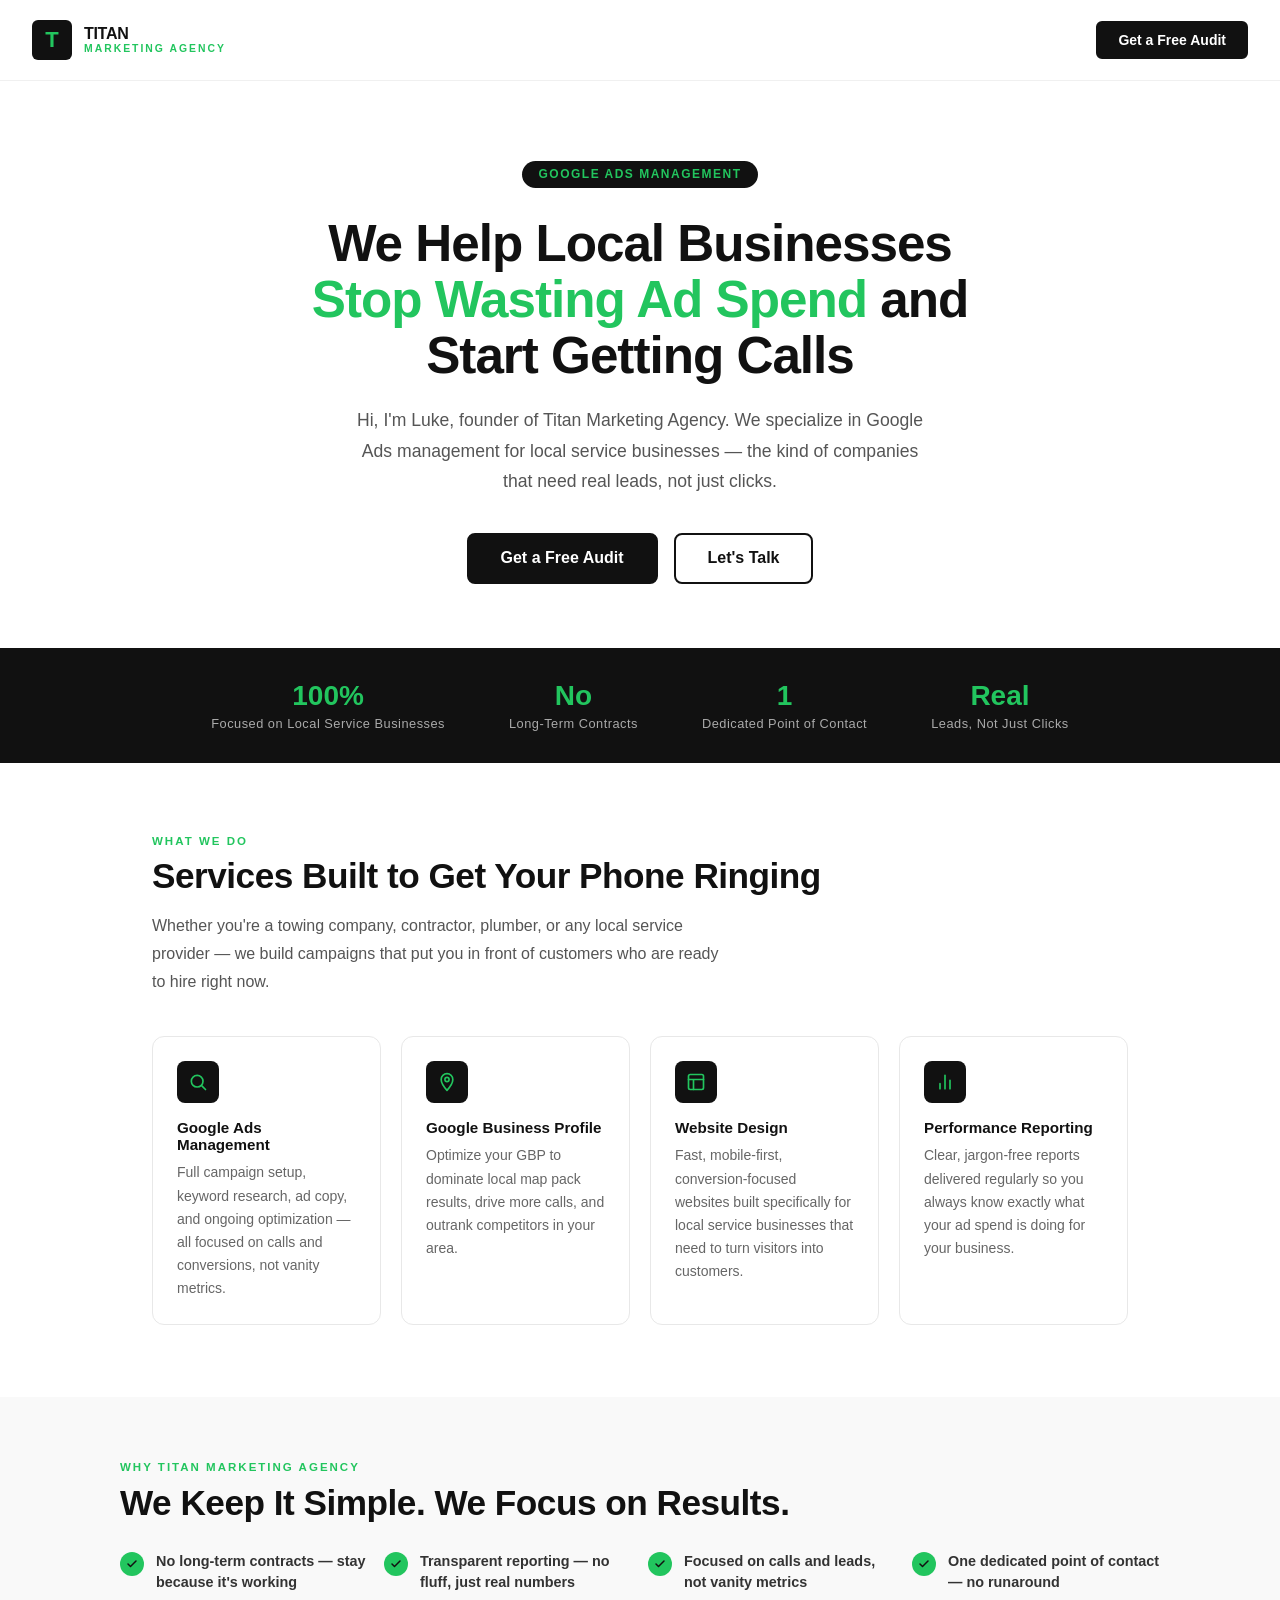
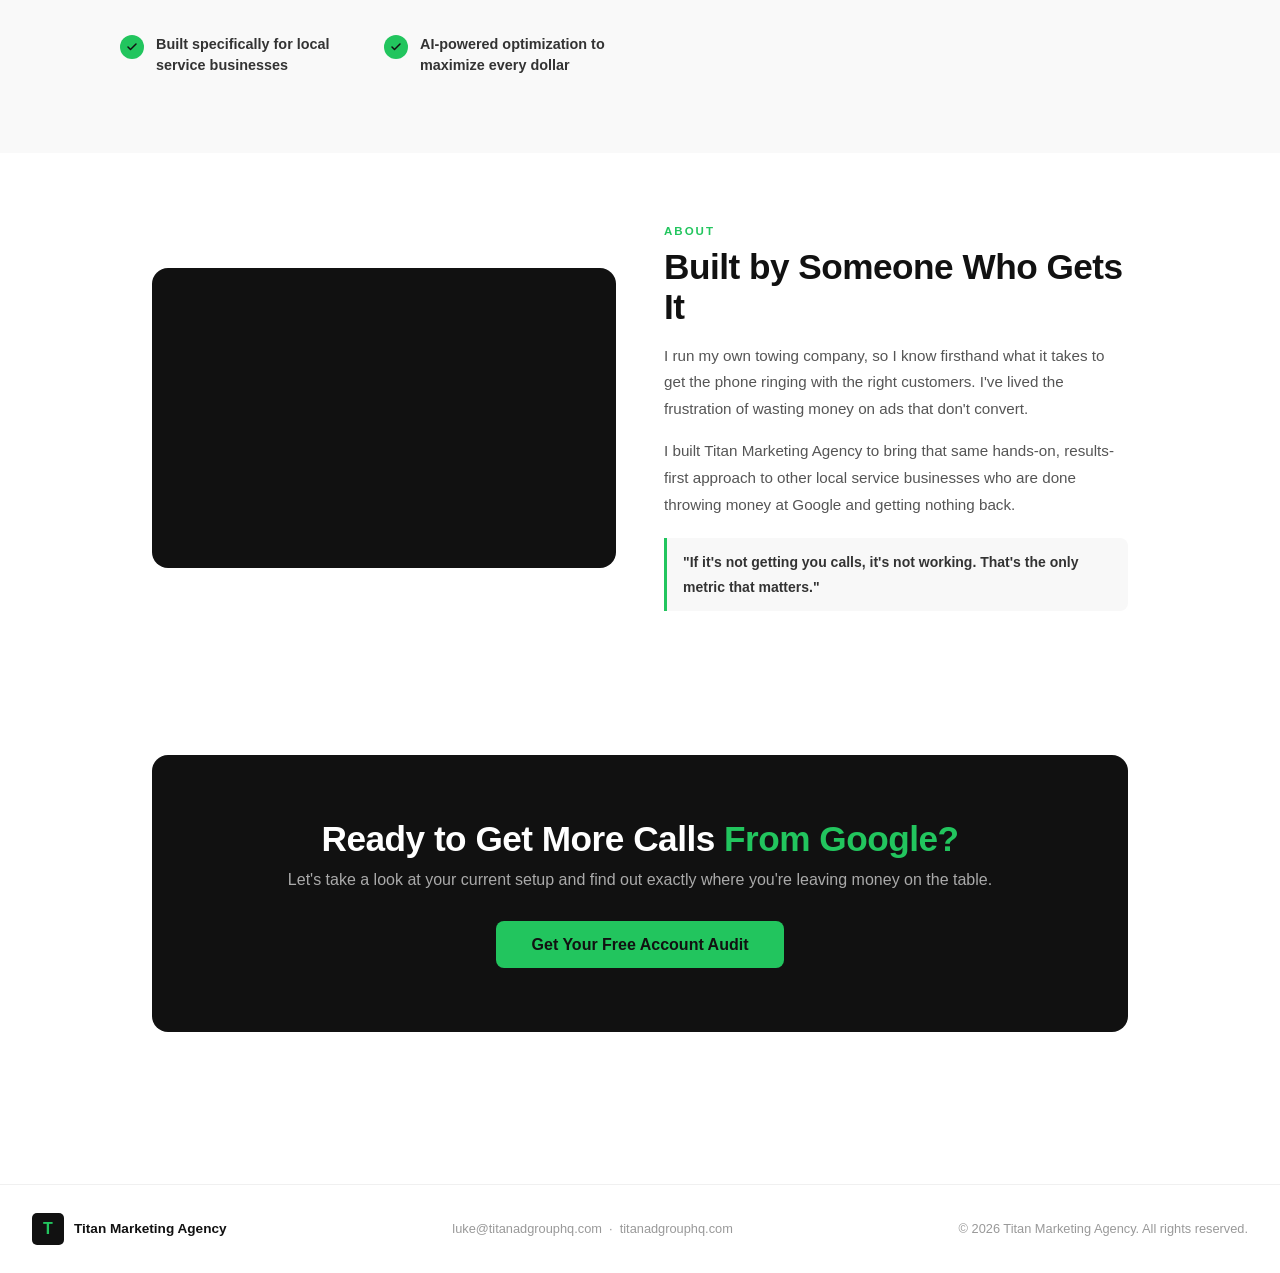
==== index.html @ a83d6c97 "Rename titanmarketingagency.html to index.html" ====
<!DOCTYPE html>
<html lang="en">
<head>
<meta charset="UTF-8">
<meta name="viewport" content="width=device-width, initial-scale=1.0">
<title>Titan Marketing Agency | Google Ads for Local Service Businesses</title>
<style>
  * { margin: 0; padding: 0; box-sizing: border-box; }
  body { font-family: 'Arial', sans-serif; color: #111; background: #fff; }
  a { color: inherit; text-decoration: none; }

  /* NAV */
  nav {
    display: flex; justify-content: space-between; align-items: center;
    padding: 1.25rem 2rem; border-bottom: 1px solid #f0f0f0;
    position: sticky; top: 0; background: #fff; z-index: 100;
  }
  .logo { display: flex; align-items: center; gap: 12px; }
  .logo-icon {
    width: 40px; height: 40px; background: #111; border-radius: 6px;
    display: flex; align-items: center; justify-content: center;
    font-size: 22px; font-weight: 900; color: #22C55E; font-family: 'Arial Black', sans-serif;
  }
  .logo-text { display: flex; flex-direction: column; line-height: 1.1; }
  .logo-name { font-size: 1rem; font-weight: 900; color: #111; font-family: 'Arial Black', sans-serif; letter-spacing: -0.3px; }
  .logo-sub { font-size: 0.65rem; font-weight: 700; color: #22C55E; letter-spacing: 2px; text-transform: uppercase; }
  .nav-cta {
    background: #111; color: #fff; padding: 0.55rem 1.25rem;
    border-radius: 6px; font-size: 0.875rem; font-weight: 700;
    transition: background 0.2s; border: 2px solid #111;
  }
  .nav-cta:hover { background: #22C55E; border-color: #22C55E; color: #111; }

  /* HERO */
  .hero {
    max-width: 800px; margin: 0 auto;
    padding: 5rem 2rem 4rem; text-align: center;
  }
  .hero-badge {
    display: inline-block; background: #111; color: #22C55E;
    font-size: 0.75rem; font-weight: 700; letter-spacing: 1.5px;
    padding: 0.4rem 1rem; border-radius: 100px;
    margin-bottom: 1.75rem; text-transform: uppercase;
  }
  .hero h1 {
    font-size: clamp(2rem, 5vw, 3.2rem); font-weight: 900;
    line-height: 1.1; letter-spacing: -1px; color: #111;
    margin-bottom: 1.25rem; font-family: 'Arial Black', sans-serif;
  }
  .hero h1 span { color: #22C55E; }
  .hero p {
    font-size: 1.1rem; color: #555; line-height: 1.75;
    max-width: 580px; margin: 0 auto 2.25rem;
  }
  .hero-btns { display: flex; gap: 1rem; justify-content: center; flex-wrap: wrap; }
  .btn-primary {
    background: #111; color: #fff; padding: 0.9rem 2rem;
    border-radius: 8px; font-weight: 700; font-size: 1rem;
    border: 2px solid #111; transition: all 0.2s;
  }
  .btn-primary:hover { background: #22C55E; border-color: #22C55E; color: #111; }
  .btn-secondary {
    background: transparent; color: #111; padding: 0.9rem 2rem;
    border-radius: 8px; font-weight: 700; font-size: 1rem;
    border: 2px solid #111; transition: all 0.2s;
  }
  .btn-secondary:hover { background: #111; color: #fff; }

  /* STATS BAR */
  .stats-bar {
    background: #111; padding: 2rem;
    display: flex; justify-content: center; gap: 4rem; flex-wrap: wrap;
  }
  .stat { text-align: center; }
  .stat-num { font-size: 1.75rem; font-weight: 900; color: #22C55E; font-family: 'Arial Black', sans-serif; }
  .stat-label { font-size: 0.8rem; color: #aaa; margin-top: 0.25rem; letter-spacing: 0.5px; }

  /* SECTIONS */
  .section { padding: 4.5rem 2rem; max-width: 1040px; margin: 0 auto; }
  .section-label {
    font-size: 0.72rem; font-weight: 700; letter-spacing: 2px;
    color: #22C55E; text-transform: uppercase; margin-bottom: 0.6rem;
  }
  .section h2 {
    font-size: clamp(1.6rem, 3vw, 2.2rem); font-weight: 900;
    color: #111; letter-spacing: -0.5px; margin-bottom: 1rem;
    font-family: 'Arial Black', sans-serif;
  }
  .section > p {
    font-size: 1rem; color: #555; line-height: 1.75;
    max-width: 580px; margin-bottom: 2.5rem;
  }

  /* SERVICES */
  .services-grid {
    display: grid; grid-template-columns: repeat(auto-fit, minmax(220px, 1fr));
    gap: 1.25rem;
  }
  .service-card {
    border: 1.5px solid #e8e8e8; border-radius: 12px;
    padding: 1.5rem; transition: all 0.2s;
  }
  .service-card:hover { border-color: #22C55E; }
  .service-icon {
    width: 42px; height: 42px; background: #111;
    border-radius: 8px; display: flex; align-items: center;
    justify-content: center; margin-bottom: 1rem;
  }
  .service-icon svg { width: 20px; height: 20px; stroke: #22C55E; fill: none; stroke-width: 2; stroke-linecap: round; stroke-linejoin: round; }
  .service-card h3 { font-size: 0.95rem; font-weight: 700; color: #111; margin-bottom: 0.5rem; }
  .service-card p { font-size: 0.875rem; color: #666; line-height: 1.65; }

  /* WHY */
  .why-grid {
    display: grid; grid-template-columns: repeat(auto-fit, minmax(220px, 1fr));
    gap: 1rem;
  }
  .why-item { display: flex; gap: 0.75rem; align-items: flex-start; padding: 0.75rem 0; }
  .why-check {
    width: 24px; height: 24px; background: #22C55E; border-radius: 50%;
    display: flex; align-items: center; justify-content: center; flex-shrink: 0; margin-top: 1px;
  }
  .why-check svg { width: 12px; height: 12px; stroke: #111; fill: none; stroke-width: 3; stroke-linecap: round; stroke-linejoin: round; }
  .why-item p { font-size: 0.9rem; color: #333; font-weight: 600; line-height: 1.5; }

  /* ABOUT */
  .about-wrap {
    display: grid; grid-template-columns: 1fr 1fr; gap: 3rem; align-items: center;
  }
  .about-img {
    background: #111; border-radius: 16px; height: 300px;
    display: flex; align-items: center; justify-content: center;
    flex-direction: column; gap: 0.5rem;
  }
  .about-avatar {
    width: 80px; height: 80px; background: #22C55E; border-radius: 50%;
    display: flex; align-items: center; justify-content: center;
    font-size: 2rem; font-weight: 900; color: #111; font-family: 'Arial Black', sans-serif;
  }
  .about-img p { color: #aaa; font-size: 0.85rem; }
  .about-content h2 { margin-bottom: 1rem; }
  .about-content p { font-size: 0.95rem; color: #555; line-height: 1.75; margin-bottom: 1rem; }
  .about-highlight {
    display: flex; align-items: center; gap: 0.75rem;
    background: #f8f8f8; border-left: 3px solid #22C55E;
    padding: 0.75rem 1rem; border-radius: 0 8px 8px 0; margin-top: 1.25rem;
  }
  .about-highlight p { font-size: 0.875rem; color: #333; font-weight: 600; margin: 0; }

  /* CTA */
  .cta-section {
    background: #111; border-radius: 16px;
    padding: 4rem 2rem; text-align: center;
    max-width: 1040px; margin: 0 auto 5rem;
  }
  .cta-section h2 {
    font-size: clamp(1.6rem, 3vw, 2.2rem); font-weight: 900;
    color: #fff; margin-bottom: 0.75rem;
    font-family: 'Arial Black', sans-serif;
  }
  .cta-section h2 span { color: #22C55E; }
  .cta-section p { color: #aaa; font-size: 1rem; margin-bottom: 2rem; }
  .cta-btn {
    display: inline-block; background: #22C55E; color: #111;
    padding: 0.9rem 2.25rem; border-radius: 8px; font-weight: 700;
    font-size: 1rem; transition: all 0.2s;
  }
  .cta-btn:hover { background: #16a34a; color: #fff; }

  /* FOOTER */
  footer {
    border-top: 1px solid #f0f0f0; padding: 1.75rem 2rem;
    display: flex; justify-content: space-between; align-items: center;
    flex-wrap: wrap; gap: 1rem;
  }
  .footer-logo { display: flex; align-items: center; gap: 10px; }
  .footer-icon {
    width: 32px; height: 32px; background: #111; border-radius: 5px;
    display: flex; align-items: center; justify-content: center;
    font-size: 16px; font-weight: 900; color: #22C55E; font-family: 'Arial Black', sans-serif;
  }
  .footer-name { font-size: 0.85rem; font-weight: 700; color: #111; }
  footer p { font-size: 0.8rem; color: #999; }

  @media (max-width: 700px) {
    .about-wrap { grid-template-columns: 1fr; }
    .about-img { height: 200px; }
    .stats-bar { gap: 2rem; }
    nav { padding: 1rem; }
    footer { justify-content: center; text-align: center; }
  }
</style>
</head>
<body>

<!-- NAV -->
<nav>
  <div class="logo">
    <div class="logo-icon">T</div>
    <div class="logo-text">
      <span class="logo-name">TITAN</span>
      <span class="logo-sub">Marketing Agency</span>
    </div>
  </div>
  <a href="mailto:luke@titanadgrouphq.com" class="nav-cta">Get a Free Audit</a>
</nav>

<!-- HERO -->
<section class="hero">
  <div class="hero-badge">Google Ads Management</div>
  <h1>We Help Local Businesses <span>Stop Wasting Ad Spend</span> and Start Getting Calls</h1>
  <p>Hi, I'm Luke, founder of Titan Marketing Agency. We specialize in Google Ads management for local service businesses — the kind of companies that need real leads, not just clicks.</p>
  <div class="hero-btns">
    <a href="mailto:luke@titanadgrouphq.com" class="btn-primary">Get a Free Audit</a>
    <a href="mailto:luke@titanadgrouphq.com" class="btn-secondary">Let's Talk</a>
  </div>
</section>

<!-- STATS BAR -->
<div class="stats-bar">
  <div class="stat">
    <div class="stat-num">100%</div>
    <div class="stat-label">Focused on Local Service Businesses</div>
  </div>
  <div class="stat">
    <div class="stat-num">No</div>
    <div class="stat-label">Long-Term Contracts</div>
  </div>
  <div class="stat">
    <div class="stat-num">1</div>
    <div class="stat-label">Dedicated Point of Contact</div>
  </div>
  <div class="stat">
    <div class="stat-num">Real</div>
    <div class="stat-label">Leads, Not Just Clicks</div>
  </div>
</div>

<!-- SERVICES -->
<section class="section">
  <div class="section-label">What We Do</div>
  <h2>Services Built to Get Your Phone Ringing</h2>
  <p>Whether you're a towing company, contractor, plumber, or any local service provider — we build campaigns that put you in front of customers who are ready to hire right now.</p>
  <div class="services-grid">
    <div class="service-card">
      <div class="service-icon">
        <svg viewBox="0 0 24 24"><circle cx="11" cy="11" r="7"/><path d="M21 21l-4.35-4.35"/></svg>
      </div>
      <h3>Google Ads Management</h3>
      <p>Full campaign setup, keyword research, ad copy, and ongoing optimization — all focused on calls and conversions, not vanity metrics.</p>
    </div>
    <div class="service-card">
      <div class="service-icon">
        <svg viewBox="0 0 24 24"><path d="M12 2C8.13 2 5 5.13 5 9c0 5.25 7 13 7 13s7-7.75 7-13c0-3.87-3.13-7-7-7z"/><circle cx="12" cy="9" r="2.5"/></svg>
      </div>
      <h3>Google Business Profile</h3>
      <p>Optimize your GBP to dominate local map pack results, drive more calls, and outrank competitors in your area.</p>
    </div>
    <div class="service-card">
      <div class="service-icon">
        <svg viewBox="0 0 24 24"><rect x="3" y="3" width="18" height="18" rx="2"/><path d="M3 9h18M9 21V9"/></svg>
      </div>
      <h3>Website Design</h3>
      <p>Fast, mobile-first, conversion-focused websites built specifically for local service businesses that need to turn visitors into customers.</p>
    </div>
    <div class="service-card">
      <div class="service-icon">
        <svg viewBox="0 0 24 24"><path d="M18 20V10M12 20V4M6 20v-6"/></svg>
      </div>
      <h3>Performance Reporting</h3>
      <p>Clear, jargon-free reports delivered regularly so you always know exactly what your ad spend is doing for your business.</p>
    </div>
  </div>
</section>

<!-- WHY US -->
<section class="section" style="background: #f9f9f9; max-width: 100%; padding: 4rem 2rem;">
  <div style="max-width: 1040px; margin: 0 auto;">
    <div class="section-label">Why Titan Marketing Agency</div>
    <h2>We Keep It Simple. We Focus on Results.</h2>
    <div class="why-grid">
      <div class="why-item">
        <div class="why-check"><svg viewBox="0 0 24 24"><polyline points="20 6 9 17 4 12"/></svg></div>
        <p>No long-term contracts — stay because it's working</p>
      </div>
      <div class="why-item">
        <div class="why-check"><svg viewBox="0 0 24 24"><polyline points="20 6 9 17 4 12"/></svg></div>
        <p>Transparent reporting — no fluff, just real numbers</p>
      </div>
      <div class="why-item">
        <div class="why-check"><svg viewBox="0 0 24 24"><polyline points="20 6 9 17 4 12"/></svg></div>
        <p>Focused on calls and leads, not vanity metrics</p>
      </div>
      <div class="why-item">
        <div class="why-check"><svg viewBox="0 0 24 24"><polyline points="20 6 9 17 4 12"/></svg></div>
        <p>One dedicated point of contact — no runaround</p>
      </div>
      <div class="why-item">
        <div class="why-check"><svg viewBox="0 0 24 24"><polyline points="20 6 9 17 4 12"/></svg></div>
        <p>Built specifically for local service businesses</p>
      </div>
      <div class="why-item">
        <div class="why-check"><svg viewBox="0 0 24 24"><polyline points="20 6 9 17 4 12"/></svg></div>
        <p>AI-powered optimization to maximize every dollar</p>
      </div>
    </div>
  </div>
</section>

<!-- ABOUT -->
<section class="section">
  <div class="about-wrap">
    <div class="about-img">
    </div>
    <div class="about-content">
      <div class="section-label">About</div>
      <h2>Built by Someone Who Gets It</h2>
      <p>I run my own towing company, so I know firsthand what it takes to get the phone ringing with the right customers. I've lived the frustration of wasting money on ads that don't convert.</p>
      <p>I built Titan Marketing Agency to bring that same hands-on, results-first approach to other local service businesses who are done throwing money at Google and getting nothing back.</p>
      <div class="about-highlight">
        <p>"If it's not getting you calls, it's not working. That's the only metric that matters."</p>
      </div>
    </div>
  </div>
</section>

<!-- CTA -->
<section class="section">
  <div class="cta-section">
    <h2>Ready to Get More Calls <span>From Google?</span></h2>
    <p>Let's take a look at your current setup and find out exactly where you're leaving money on the table.</p>
    <a href="mailto:luke@titanadgrouphq.com" class="cta-btn">Get Your Free Account Audit</a>
  </div>
</section>

<!-- FOOTER -->
<footer>
  <div class="footer-logo">
    <div class="footer-icon">T</div>
    <span class="footer-name">Titan Marketing Agency</span>
  </div>
  <p>luke@titanadgrouphq.com &nbsp;·&nbsp; titanadgrouphq.com</p>
  <p>&copy; 2026 Titan Marketing Agency. All rights reserved.</p>
</footer>

</body>
</html>
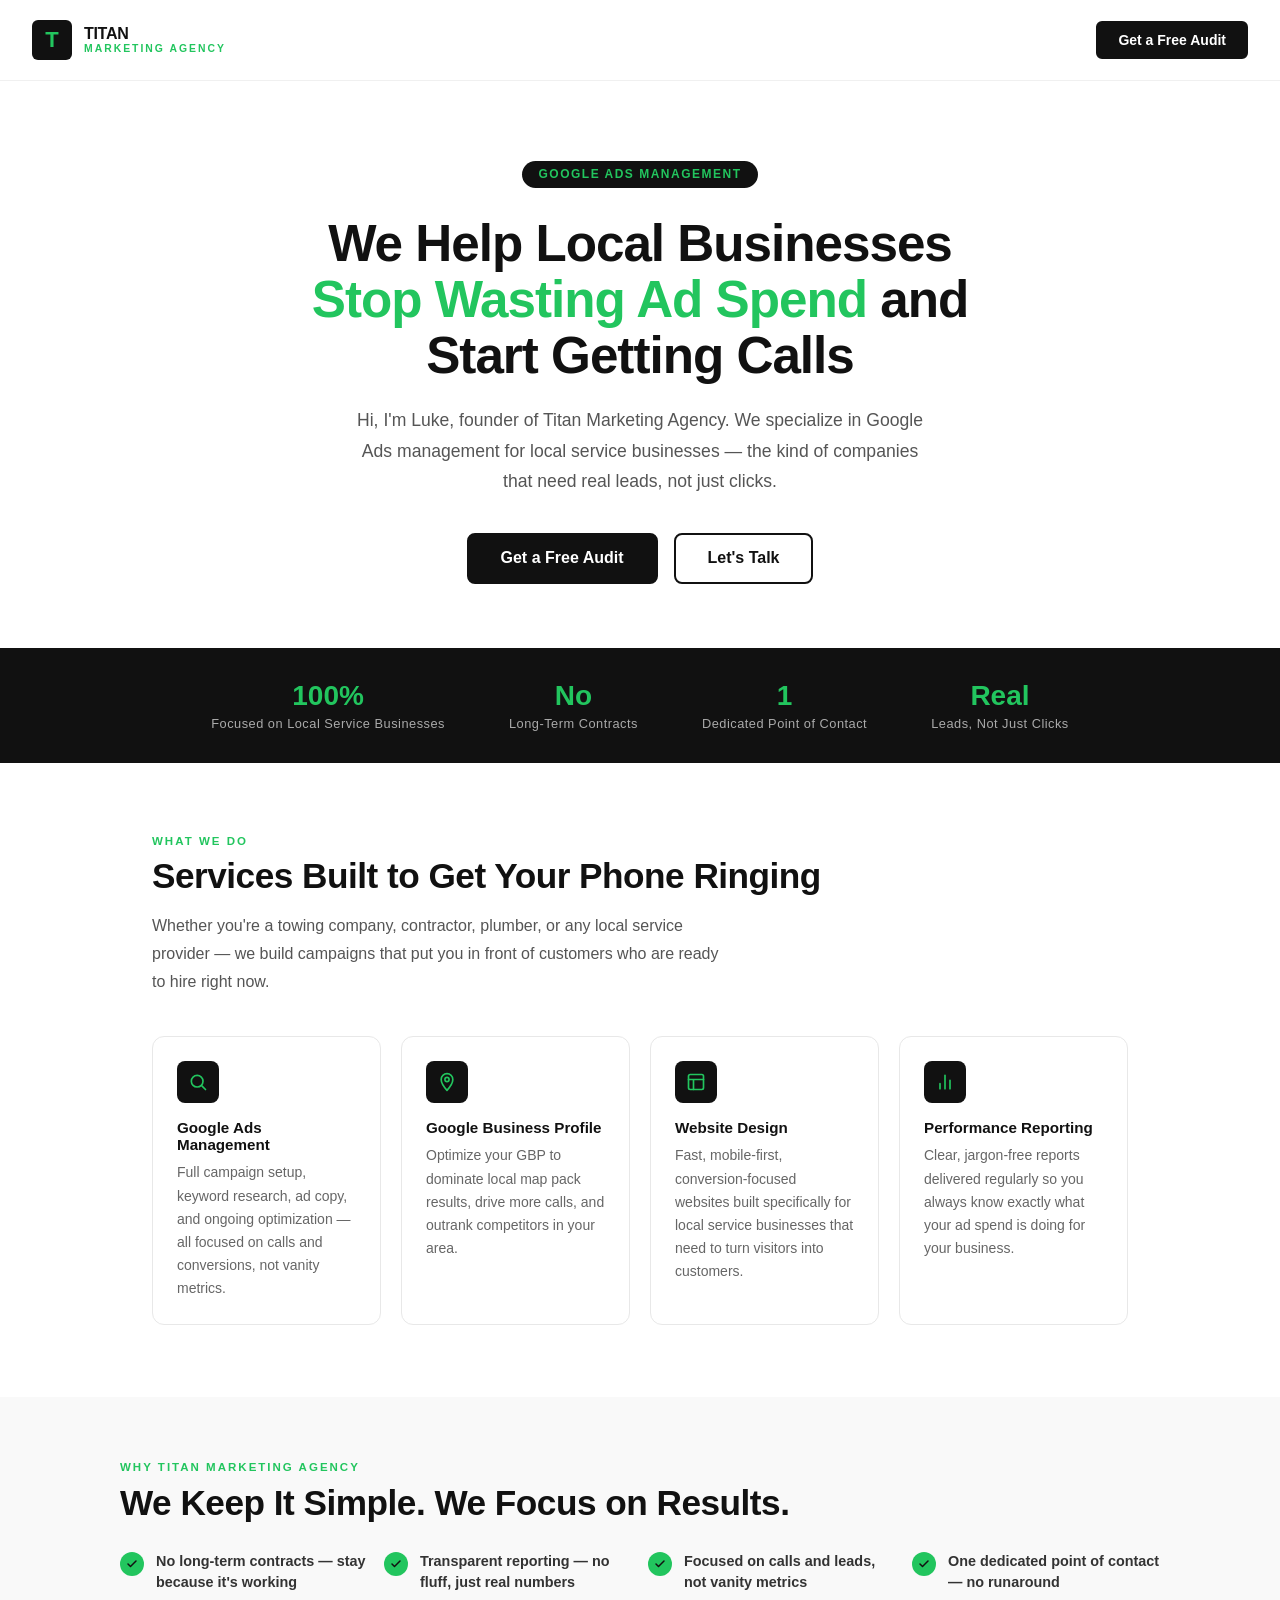
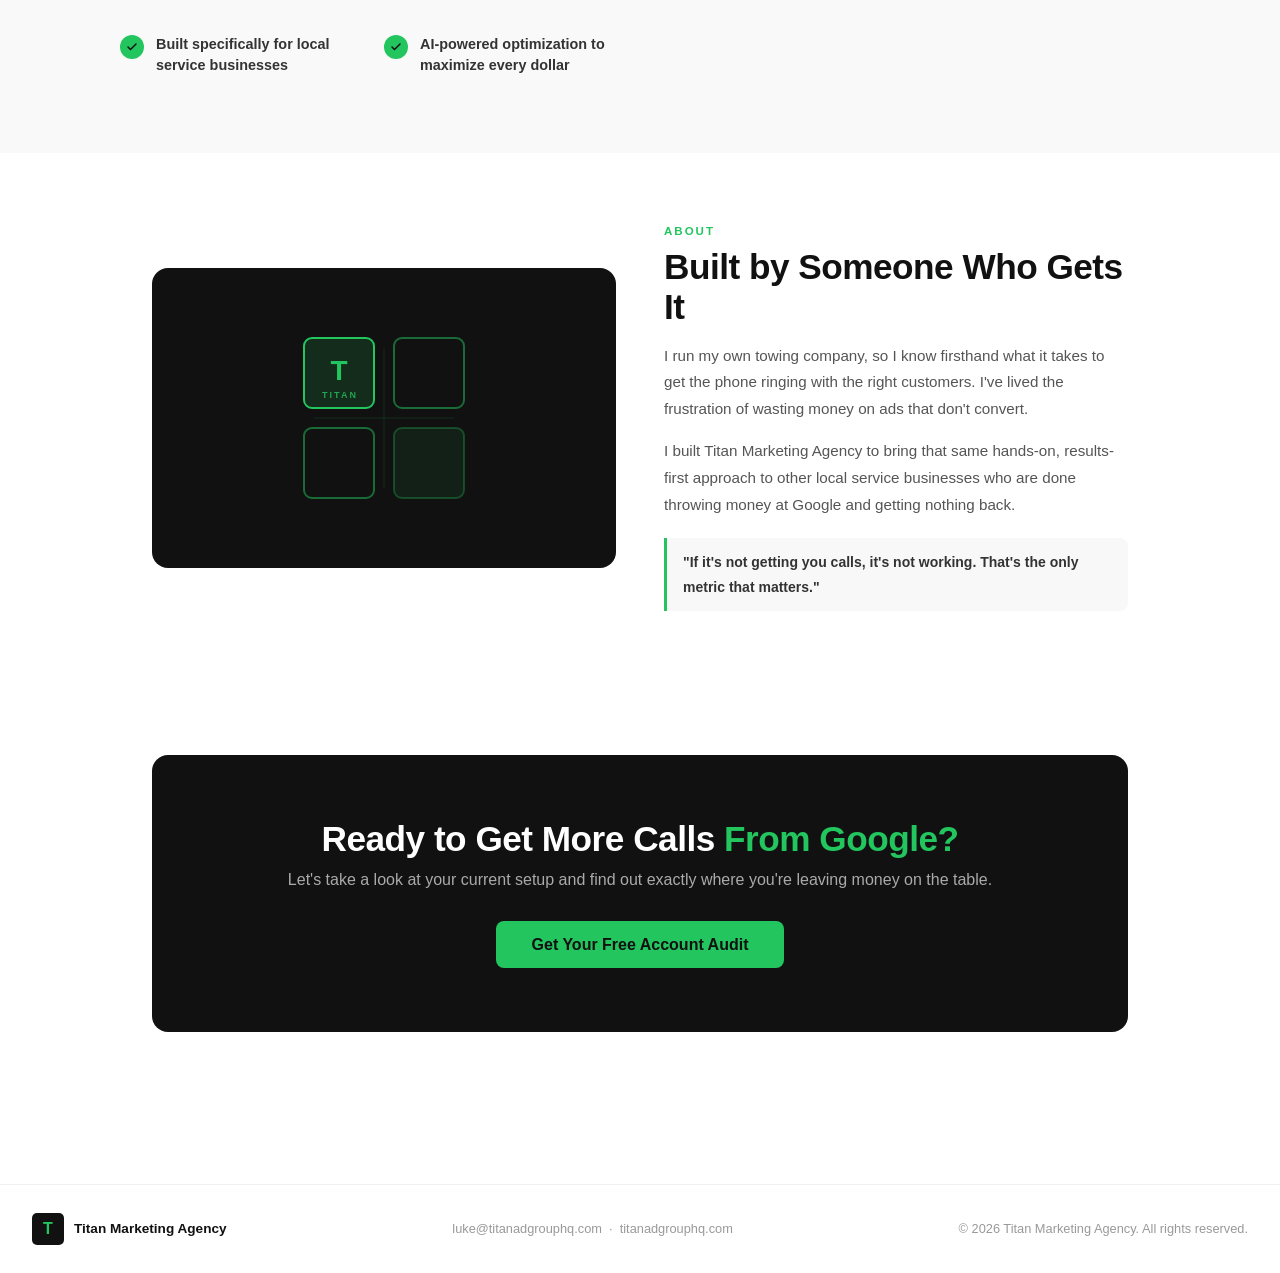
==== commit 0ec6e0e2: "Update index.html removed the blank box" ====
--- a/index.html
+++ b/index.html
@@ -311,6 +311,18 @@
 <section class="section">
   <div class="about-wrap">
     <div class="about-img">
+      <svg width="180" height="180" viewBox="0 0 180 180">
+        <rect x="10" y="10" width="70" height="70" rx="8" fill="#22C55E" opacity="0.15"/>
+        <rect x="10" y="10" width="70" height="70" rx="8" fill="none" stroke="#22C55E" stroke-width="2"/>
+        <rect x="100" y="10" width="70" height="70" rx="8" fill="none" stroke="#22C55E" stroke-width="2" opacity="0.5"/>
+        <rect x="10" y="100" width="70" height="70" rx="8" fill="none" stroke="#22C55E" stroke-width="2" opacity="0.5"/>
+        <rect x="100" y="100" width="70" height="70" rx="8" fill="#22C55E" opacity="0.08"/>
+        <rect x="100" y="100" width="70" height="70" rx="8" fill="none" stroke="#22C55E" stroke-width="2" opacity="0.3"/>
+        <text x="45" y="52" text-anchor="middle" font-family="Arial Black, sans-serif" font-size="28" font-weight="900" fill="#22C55E">T</text>
+        <text x="46" y="70" text-anchor="middle" font-family="Arial, sans-serif" font-size="9" font-weight="700" fill="#22C55E" letter-spacing="2" opacity="0.8">TITAN</text>
+        <line x1="90" y1="20" x2="90" y2="160" stroke="#22C55E" stroke-width="0.5" opacity="0.3"/>
+        <line x1="20" y1="90" x2="160" y2="90" stroke="#22C55E" stroke-width="0.5" opacity="0.3"/>
+      </svg>
     </div>
     <div class="about-content">
       <div class="section-label">About</div>
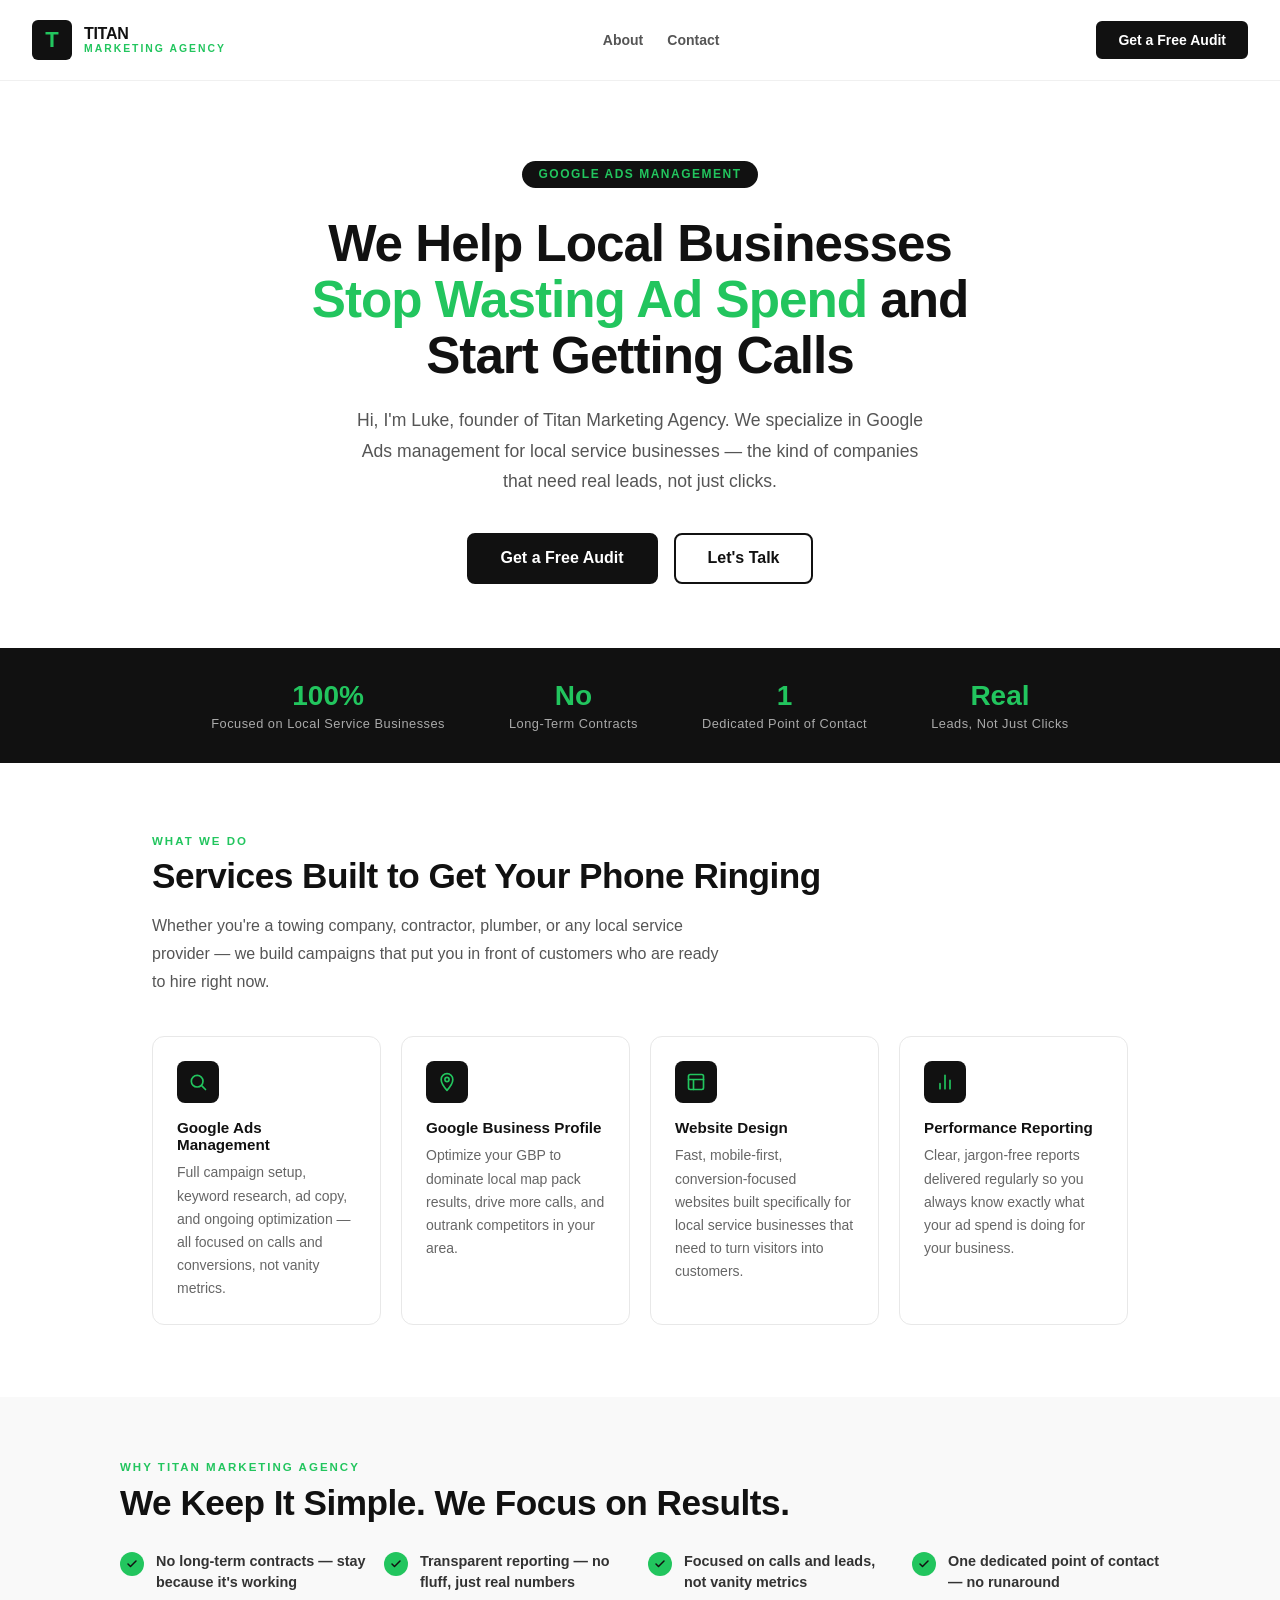
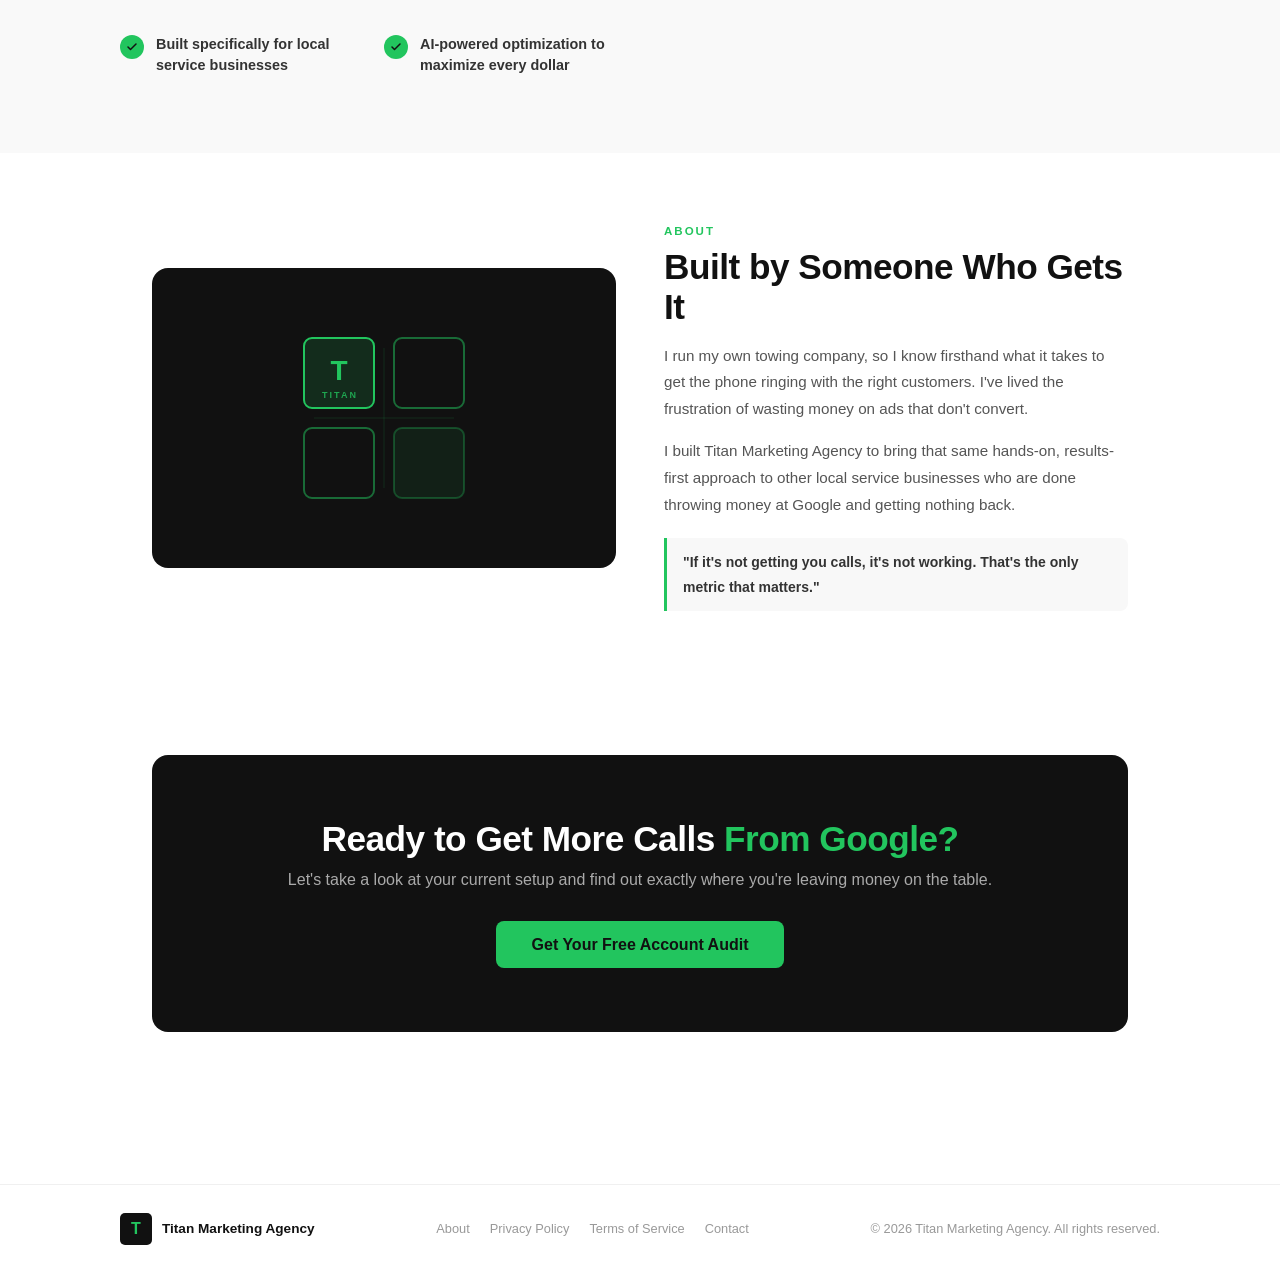
==== commit 2e331746: "Add About, Privacy Policy, and Terms of Service pages for Google Ads API application" ====
--- a/index.html
+++ b/index.html
@@ -9,7 +9,6 @@
   body { font-family: 'Arial', sans-serif; color: #111; background: #fff; }
   a { color: inherit; text-decoration: none; }
 
-  /* NAV */
   nav {
     display: flex; justify-content: space-between; align-items: center;
     padding: 1.25rem 2rem; border-bottom: 1px solid #f0f0f0;
@@ -24,6 +23,9 @@
   .logo-text { display: flex; flex-direction: column; line-height: 1.1; }
   .logo-name { font-size: 1rem; font-weight: 900; color: #111; font-family: 'Arial Black', sans-serif; letter-spacing: -0.3px; }
   .logo-sub { font-size: 0.65rem; font-weight: 700; color: #22C55E; letter-spacing: 2px; text-transform: uppercase; }
+  .nav-links { display: flex; align-items: center; gap: 1.5rem; }
+  .nav-links a { font-size: 0.875rem; font-weight: 600; color: #555; transition: color 0.2s; }
+  .nav-links a:hover { color: #111; }
   .nav-cta {
     background: #111; color: #fff; padding: 0.55rem 1.25rem;
     border-radius: 6px; font-size: 0.875rem; font-weight: 700;
@@ -31,11 +33,7 @@
   }
   .nav-cta:hover { background: #22C55E; border-color: #22C55E; color: #111; }
 
-  /* HERO */
-  .hero {
-    max-width: 800px; margin: 0 auto;
-    padding: 5rem 2rem 4rem; text-align: center;
-  }
+  .hero { max-width: 800px; margin: 0 auto; padding: 5rem 2rem 4rem; text-align: center; }
   .hero-badge {
     display: inline-block; background: #111; color: #22C55E;
     font-size: 0.75rem; font-weight: 700; letter-spacing: 1.5px;
@@ -48,10 +46,7 @@
     margin-bottom: 1.25rem; font-family: 'Arial Black', sans-serif;
   }
   .hero h1 span { color: #22C55E; }
-  .hero p {
-    font-size: 1.1rem; color: #555; line-height: 1.75;
-    max-width: 580px; margin: 0 auto 2.25rem;
-  }
+  .hero p { font-size: 1.1rem; color: #555; line-height: 1.75; max-width: 580px; margin: 0 auto 2.25rem; }
   .hero-btns { display: flex; gap: 1rem; justify-content: center; flex-wrap: wrap; }
   .btn-primary {
     background: #111; color: #fff; padding: 0.9rem 2rem;
@@ -66,7 +61,6 @@
   }
   .btn-secondary:hover { background: #111; color: #fff; }
 
-  /* STATS BAR */
   .stats-bar {
     background: #111; padding: 2rem;
     display: flex; justify-content: center; gap: 4rem; flex-wrap: wrap;
@@ -75,111 +69,47 @@
   .stat-num { font-size: 1.75rem; font-weight: 900; color: #22C55E; font-family: 'Arial Black', sans-serif; }
   .stat-label { font-size: 0.8rem; color: #aaa; margin-top: 0.25rem; letter-spacing: 0.5px; }
 
-  /* SECTIONS */
   .section { padding: 4.5rem 2rem; max-width: 1040px; margin: 0 auto; }
-  .section-label {
-    font-size: 0.72rem; font-weight: 700; letter-spacing: 2px;
-    color: #22C55E; text-transform: uppercase; margin-bottom: 0.6rem;
-  }
-  .section h2 {
-    font-size: clamp(1.6rem, 3vw, 2.2rem); font-weight: 900;
-    color: #111; letter-spacing: -0.5px; margin-bottom: 1rem;
-    font-family: 'Arial Black', sans-serif;
-  }
-  .section > p {
-    font-size: 1rem; color: #555; line-height: 1.75;
-    max-width: 580px; margin-bottom: 2.5rem;
-  }
-
-  /* SERVICES */
-  .services-grid {
-    display: grid; grid-template-columns: repeat(auto-fit, minmax(220px, 1fr));
-    gap: 1.25rem;
-  }
-  .service-card {
-    border: 1.5px solid #e8e8e8; border-radius: 12px;
-    padding: 1.5rem; transition: all 0.2s;
-  }
+  .section-label { font-size: 0.72rem; font-weight: 700; letter-spacing: 2px; color: #22C55E; text-transform: uppercase; margin-bottom: 0.6rem; }
+  .section h2 { font-size: clamp(1.6rem, 3vw, 2.2rem); font-weight: 900; color: #111; letter-spacing: -0.5px; margin-bottom: 1rem; font-family: 'Arial Black', sans-serif; }
+  .section > p { font-size: 1rem; color: #555; line-height: 1.75; max-width: 580px; margin-bottom: 2.5rem; }
+
+  .services-grid { display: grid; grid-template-columns: repeat(auto-fit, minmax(220px, 1fr)); gap: 1.25rem; }
+  .service-card { border: 1.5px solid #e8e8e8; border-radius: 12px; padding: 1.5rem; transition: all 0.2s; }
   .service-card:hover { border-color: #22C55E; }
-  .service-icon {
-    width: 42px; height: 42px; background: #111;
-    border-radius: 8px; display: flex; align-items: center;
-    justify-content: center; margin-bottom: 1rem;
-  }
+  .service-icon { width: 42px; height: 42px; background: #111; border-radius: 8px; display: flex; align-items: center; justify-content: center; margin-bottom: 1rem; }
   .service-icon svg { width: 20px; height: 20px; stroke: #22C55E; fill: none; stroke-width: 2; stroke-linecap: round; stroke-linejoin: round; }
   .service-card h3 { font-size: 0.95rem; font-weight: 700; color: #111; margin-bottom: 0.5rem; }
   .service-card p { font-size: 0.875rem; color: #666; line-height: 1.65; }
 
-  /* WHY */
-  .why-grid {
-    display: grid; grid-template-columns: repeat(auto-fit, minmax(220px, 1fr));
-    gap: 1rem;
-  }
+  .why-grid { display: grid; grid-template-columns: repeat(auto-fit, minmax(220px, 1fr)); gap: 1rem; }
   .why-item { display: flex; gap: 0.75rem; align-items: flex-start; padding: 0.75rem 0; }
-  .why-check {
-    width: 24px; height: 24px; background: #22C55E; border-radius: 50%;
-    display: flex; align-items: center; justify-content: center; flex-shrink: 0; margin-top: 1px;
-  }
+  .why-check { width: 24px; height: 24px; background: #22C55E; border-radius: 50%; display: flex; align-items: center; justify-content: center; flex-shrink: 0; margin-top: 1px; }
   .why-check svg { width: 12px; height: 12px; stroke: #111; fill: none; stroke-width: 3; stroke-linecap: round; stroke-linejoin: round; }
   .why-item p { font-size: 0.9rem; color: #333; font-weight: 600; line-height: 1.5; }
 
-  /* ABOUT */
-  .about-wrap {
-    display: grid; grid-template-columns: 1fr 1fr; gap: 3rem; align-items: center;
-  }
-  .about-img {
-    background: #111; border-radius: 16px; height: 300px;
-    display: flex; align-items: center; justify-content: center;
-    flex-direction: column; gap: 0.5rem;
-  }
-  .about-avatar {
-    width: 80px; height: 80px; background: #22C55E; border-radius: 50%;
-    display: flex; align-items: center; justify-content: center;
-    font-size: 2rem; font-weight: 900; color: #111; font-family: 'Arial Black', sans-serif;
-  }
-  .about-img p { color: #aaa; font-size: 0.85rem; }
+  .about-wrap { display: grid; grid-template-columns: 1fr 1fr; gap: 3rem; align-items: center; }
+  .about-img { background: #111; border-radius: 16px; height: 300px; display: flex; align-items: center; justify-content: center; flex-direction: column; gap: 0.5rem; }
   .about-content h2 { margin-bottom: 1rem; }
   .about-content p { font-size: 0.95rem; color: #555; line-height: 1.75; margin-bottom: 1rem; }
-  .about-highlight {
-    display: flex; align-items: center; gap: 0.75rem;
-    background: #f8f8f8; border-left: 3px solid #22C55E;
-    padding: 0.75rem 1rem; border-radius: 0 8px 8px 0; margin-top: 1.25rem;
-  }
+  .about-highlight { display: flex; align-items: center; gap: 0.75rem; background: #f8f8f8; border-left: 3px solid #22C55E; padding: 0.75rem 1rem; border-radius: 0 8px 8px 0; margin-top: 1.25rem; }
   .about-highlight p { font-size: 0.875rem; color: #333; font-weight: 600; margin: 0; }
 
-  /* CTA */
-  .cta-section {
-    background: #111; border-radius: 16px;
-    padding: 4rem 2rem; text-align: center;
-    max-width: 1040px; margin: 0 auto 5rem;
-  }
-  .cta-section h2 {
-    font-size: clamp(1.6rem, 3vw, 2.2rem); font-weight: 900;
-    color: #fff; margin-bottom: 0.75rem;
-    font-family: 'Arial Black', sans-serif;
-  }
+  .cta-section { background: #111; border-radius: 16px; padding: 4rem 2rem; text-align: center; max-width: 1040px; margin: 0 auto 5rem; }
+  .cta-section h2 { font-size: clamp(1.6rem, 3vw, 2.2rem); font-weight: 900; color: #fff; margin-bottom: 0.75rem; font-family: 'Arial Black', sans-serif; }
   .cta-section h2 span { color: #22C55E; }
   .cta-section p { color: #aaa; font-size: 1rem; margin-bottom: 2rem; }
-  .cta-btn {
-    display: inline-block; background: #22C55E; color: #111;
-    padding: 0.9rem 2.25rem; border-radius: 8px; font-weight: 700;
-    font-size: 1rem; transition: all 0.2s;
-  }
+  .cta-btn { display: inline-block; background: #22C55E; color: #111; padding: 0.9rem 2.25rem; border-radius: 8px; font-weight: 700; font-size: 1rem; transition: all 0.2s; }
   .cta-btn:hover { background: #16a34a; color: #fff; }
 
-  /* FOOTER */
-  footer {
-    border-top: 1px solid #f0f0f0; padding: 1.75rem 2rem;
-    display: flex; justify-content: space-between; align-items: center;
-    flex-wrap: wrap; gap: 1rem;
-  }
+  footer { border-top: 1px solid #f0f0f0; padding: 1.75rem 2rem; }
+  .footer-inner { display: flex; justify-content: space-between; align-items: center; flex-wrap: wrap; gap: 1rem; max-width: 1040px; margin: 0 auto; }
   .footer-logo { display: flex; align-items: center; gap: 10px; }
-  .footer-icon {
-    width: 32px; height: 32px; background: #111; border-radius: 5px;
-    display: flex; align-items: center; justify-content: center;
-    font-size: 16px; font-weight: 900; color: #22C55E; font-family: 'Arial Black', sans-serif;
-  }
+  .footer-icon { width: 32px; height: 32px; background: #111; border-radius: 5px; display: flex; align-items: center; justify-content: center; font-size: 16px; font-weight: 900; color: #22C55E; font-family: 'Arial Black', sans-serif; }
   .footer-name { font-size: 0.85rem; font-weight: 700; color: #111; }
+  .footer-links { display: flex; gap: 1.25rem; flex-wrap: wrap; }
+  .footer-links a { font-size: 0.8rem; color: #999; transition: color 0.2s; }
+  .footer-links a:hover { color: #22C55E; }
   footer p { font-size: 0.8rem; color: #999; }
 
   @media (max-width: 700px) {
@@ -187,13 +117,13 @@
     .about-img { height: 200px; }
     .stats-bar { gap: 2rem; }
     nav { padding: 1rem; }
-    footer { justify-content: center; text-align: center; }
+    .nav-links { display: none; }
+    .footer-inner { justify-content: center; text-align: center; }
   }
 </style>
 </head>
 <body>
 
-<!-- NAV -->
 <nav>
   <div class="logo">
     <div class="logo-icon">T</div>
@@ -202,10 +132,13 @@
       <span class="logo-sub">Marketing Agency</span>
     </div>
   </div>
+  <div class="nav-links">
+    <a href="about.html">About</a>
+    <a href="mailto:luke@titanadgrouphq.com">Contact</a>
+  </div>
   <a href="mailto:luke@titanadgrouphq.com" class="nav-cta">Get a Free Audit</a>
 </nav>
 
-<!-- HERO -->
 <section class="hero">
   <div class="hero-badge">Google Ads Management</div>
   <h1>We Help Local Businesses <span>Stop Wasting Ad Spend</span> and Start Getting Calls</h1>
@@ -216,98 +149,56 @@
   </div>
 </section>
 
-<!-- STATS BAR -->
 <div class="stats-bar">
-  <div class="stat">
-    <div class="stat-num">100%</div>
-    <div class="stat-label">Focused on Local Service Businesses</div>
-  </div>
-  <div class="stat">
-    <div class="stat-num">No</div>
-    <div class="stat-label">Long-Term Contracts</div>
-  </div>
-  <div class="stat">
-    <div class="stat-num">1</div>
-    <div class="stat-label">Dedicated Point of Contact</div>
-  </div>
-  <div class="stat">
-    <div class="stat-num">Real</div>
-    <div class="stat-label">Leads, Not Just Clicks</div>
-  </div>
+  <div class="stat"><div class="stat-num">100%</div><div class="stat-label">Focused on Local Service Businesses</div></div>
+  <div class="stat"><div class="stat-num">No</div><div class="stat-label">Long-Term Contracts</div></div>
+  <div class="stat"><div class="stat-num">1</div><div class="stat-label">Dedicated Point of Contact</div></div>
+  <div class="stat"><div class="stat-num">Real</div><div class="stat-label">Leads, Not Just Clicks</div></div>
 </div>
 
-<!-- SERVICES -->
 <section class="section">
   <div class="section-label">What We Do</div>
   <h2>Services Built to Get Your Phone Ringing</h2>
   <p>Whether you're a towing company, contractor, plumber, or any local service provider — we build campaigns that put you in front of customers who are ready to hire right now.</p>
   <div class="services-grid">
     <div class="service-card">
-      <div class="service-icon">
-        <svg viewBox="0 0 24 24"><circle cx="11" cy="11" r="7"/><path d="M21 21l-4.35-4.35"/></svg>
-      </div>
+      <div class="service-icon"><svg viewBox="0 0 24 24"><circle cx="11" cy="11" r="7"/><path d="M21 21l-4.35-4.35"/></svg></div>
       <h3>Google Ads Management</h3>
       <p>Full campaign setup, keyword research, ad copy, and ongoing optimization — all focused on calls and conversions, not vanity metrics.</p>
     </div>
     <div class="service-card">
-      <div class="service-icon">
-        <svg viewBox="0 0 24 24"><path d="M12 2C8.13 2 5 5.13 5 9c0 5.25 7 13 7 13s7-7.75 7-13c0-3.87-3.13-7-7-7z"/><circle cx="12" cy="9" r="2.5"/></svg>
-      </div>
+      <div class="service-icon"><svg viewBox="0 0 24 24"><path d="M12 2C8.13 2 5 5.13 5 9c0 5.25 7 13 7 13s7-7.75 7-13c0-3.87-3.13-7-7-7z"/><circle cx="12" cy="9" r="2.5"/></svg></div>
       <h3>Google Business Profile</h3>
       <p>Optimize your GBP to dominate local map pack results, drive more calls, and outrank competitors in your area.</p>
     </div>
     <div class="service-card">
-      <div class="service-icon">
-        <svg viewBox="0 0 24 24"><rect x="3" y="3" width="18" height="18" rx="2"/><path d="M3 9h18M9 21V9"/></svg>
-      </div>
+      <div class="service-icon"><svg viewBox="0 0 24 24"><rect x="3" y="3" width="18" height="18" rx="2"/><path d="M3 9h18M9 21V9"/></svg></div>
       <h3>Website Design</h3>
       <p>Fast, mobile-first, conversion-focused websites built specifically for local service businesses that need to turn visitors into customers.</p>
     </div>
     <div class="service-card">
-      <div class="service-icon">
-        <svg viewBox="0 0 24 24"><path d="M18 20V10M12 20V4M6 20v-6"/></svg>
-      </div>
+      <div class="service-icon"><svg viewBox="0 0 24 24"><path d="M18 20V10M12 20V4M6 20v-6"/></svg></div>
       <h3>Performance Reporting</h3>
       <p>Clear, jargon-free reports delivered regularly so you always know exactly what your ad spend is doing for your business.</p>
     </div>
   </div>
 </section>
 
-<!-- WHY US -->
 <section class="section" style="background: #f9f9f9; max-width: 100%; padding: 4rem 2rem;">
   <div style="max-width: 1040px; margin: 0 auto;">
     <div class="section-label">Why Titan Marketing Agency</div>
     <h2>We Keep It Simple. We Focus on Results.</h2>
     <div class="why-grid">
-      <div class="why-item">
-        <div class="why-check"><svg viewBox="0 0 24 24"><polyline points="20 6 9 17 4 12"/></svg></div>
-        <p>No long-term contracts — stay because it's working</p>
-      </div>
-      <div class="why-item">
-        <div class="why-check"><svg viewBox="0 0 24 24"><polyline points="20 6 9 17 4 12"/></svg></div>
-        <p>Transparent reporting — no fluff, just real numbers</p>
-      </div>
-      <div class="why-item">
-        <div class="why-check"><svg viewBox="0 0 24 24"><polyline points="20 6 9 17 4 12"/></svg></div>
-        <p>Focused on calls and leads, not vanity metrics</p>
-      </div>
-      <div class="why-item">
-        <div class="why-check"><svg viewBox="0 0 24 24"><polyline points="20 6 9 17 4 12"/></svg></div>
-        <p>One dedicated point of contact — no runaround</p>
-      </div>
-      <div class="why-item">
-        <div class="why-check"><svg viewBox="0 0 24 24"><polyline points="20 6 9 17 4 12"/></svg></div>
-        <p>Built specifically for local service businesses</p>
-      </div>
-      <div class="why-item">
-        <div class="why-check"><svg viewBox="0 0 24 24"><polyline points="20 6 9 17 4 12"/></svg></div>
-        <p>AI-powered optimization to maximize every dollar</p>
-      </div>
-    </div>
-  </div>
-</section>
-
-<!-- ABOUT -->
+      <div class="why-item"><div class="why-check"><svg viewBox="0 0 24 24"><polyline points="20 6 9 17 4 12"/></svg></div><p>No long-term contracts — stay because it's working</p></div>
+      <div class="why-item"><div class="why-check"><svg viewBox="0 0 24 24"><polyline points="20 6 9 17 4 12"/></svg></div><p>Transparent reporting — no fluff, just real numbers</p></div>
+      <div class="why-item"><div class="why-check"><svg viewBox="0 0 24 24"><polyline points="20 6 9 17 4 12"/></svg></div><p>Focused on calls and leads, not vanity metrics</p></div>
+      <div class="why-item"><div class="why-check"><svg viewBox="0 0 24 24"><polyline points="20 6 9 17 4 12"/></svg></div><p>One dedicated point of contact — no runaround</p></div>
+      <div class="why-item"><div class="why-check"><svg viewBox="0 0 24 24"><polyline points="20 6 9 17 4 12"/></svg></div><p>Built specifically for local service businesses</p></div>
+      <div class="why-item"><div class="why-check"><svg viewBox="0 0 24 24"><polyline points="20 6 9 17 4 12"/></svg></div><p>AI-powered optimization to maximize every dollar</p></div>
+    </div>
+  </div>
+</section>
+
 <section class="section">
   <div class="about-wrap">
     <div class="about-img">
@@ -336,7 +227,6 @@
   </div>
 </section>
 
-<!-- CTA -->
 <section class="section">
   <div class="cta-section">
     <h2>Ready to Get More Calls <span>From Google?</span></h2>
@@ -345,15 +235,21 @@
   </div>
 </section>
 
-<!-- FOOTER -->
 <footer>
-  <div class="footer-logo">
-    <div class="footer-icon">T</div>
-    <span class="footer-name">Titan Marketing Agency</span>
-  </div>
-  <p>luke@titanadgrouphq.com &nbsp;·&nbsp; titanadgrouphq.com</p>
-  <p>&copy; 2026 Titan Marketing Agency. All rights reserved.</p>
+  <div class="footer-inner">
+    <div class="footer-logo">
+      <div class="footer-icon">T</div>
+      <span class="footer-name">Titan Marketing Agency</span>
+    </div>
+    <div class="footer-links">
+      <a href="about.html">About</a>
+      <a href="privacy-policy.html">Privacy Policy</a>
+      <a href="terms-of-service.html">Terms of Service</a>
+      <a href="mailto:luke@titanadgrouphq.com">Contact</a>
+    </div>
+    <p>&copy; 2026 Titan Marketing Agency. All rights reserved.</p>
+  </div>
 </footer>
 
 </body>
-</html>
+</html>
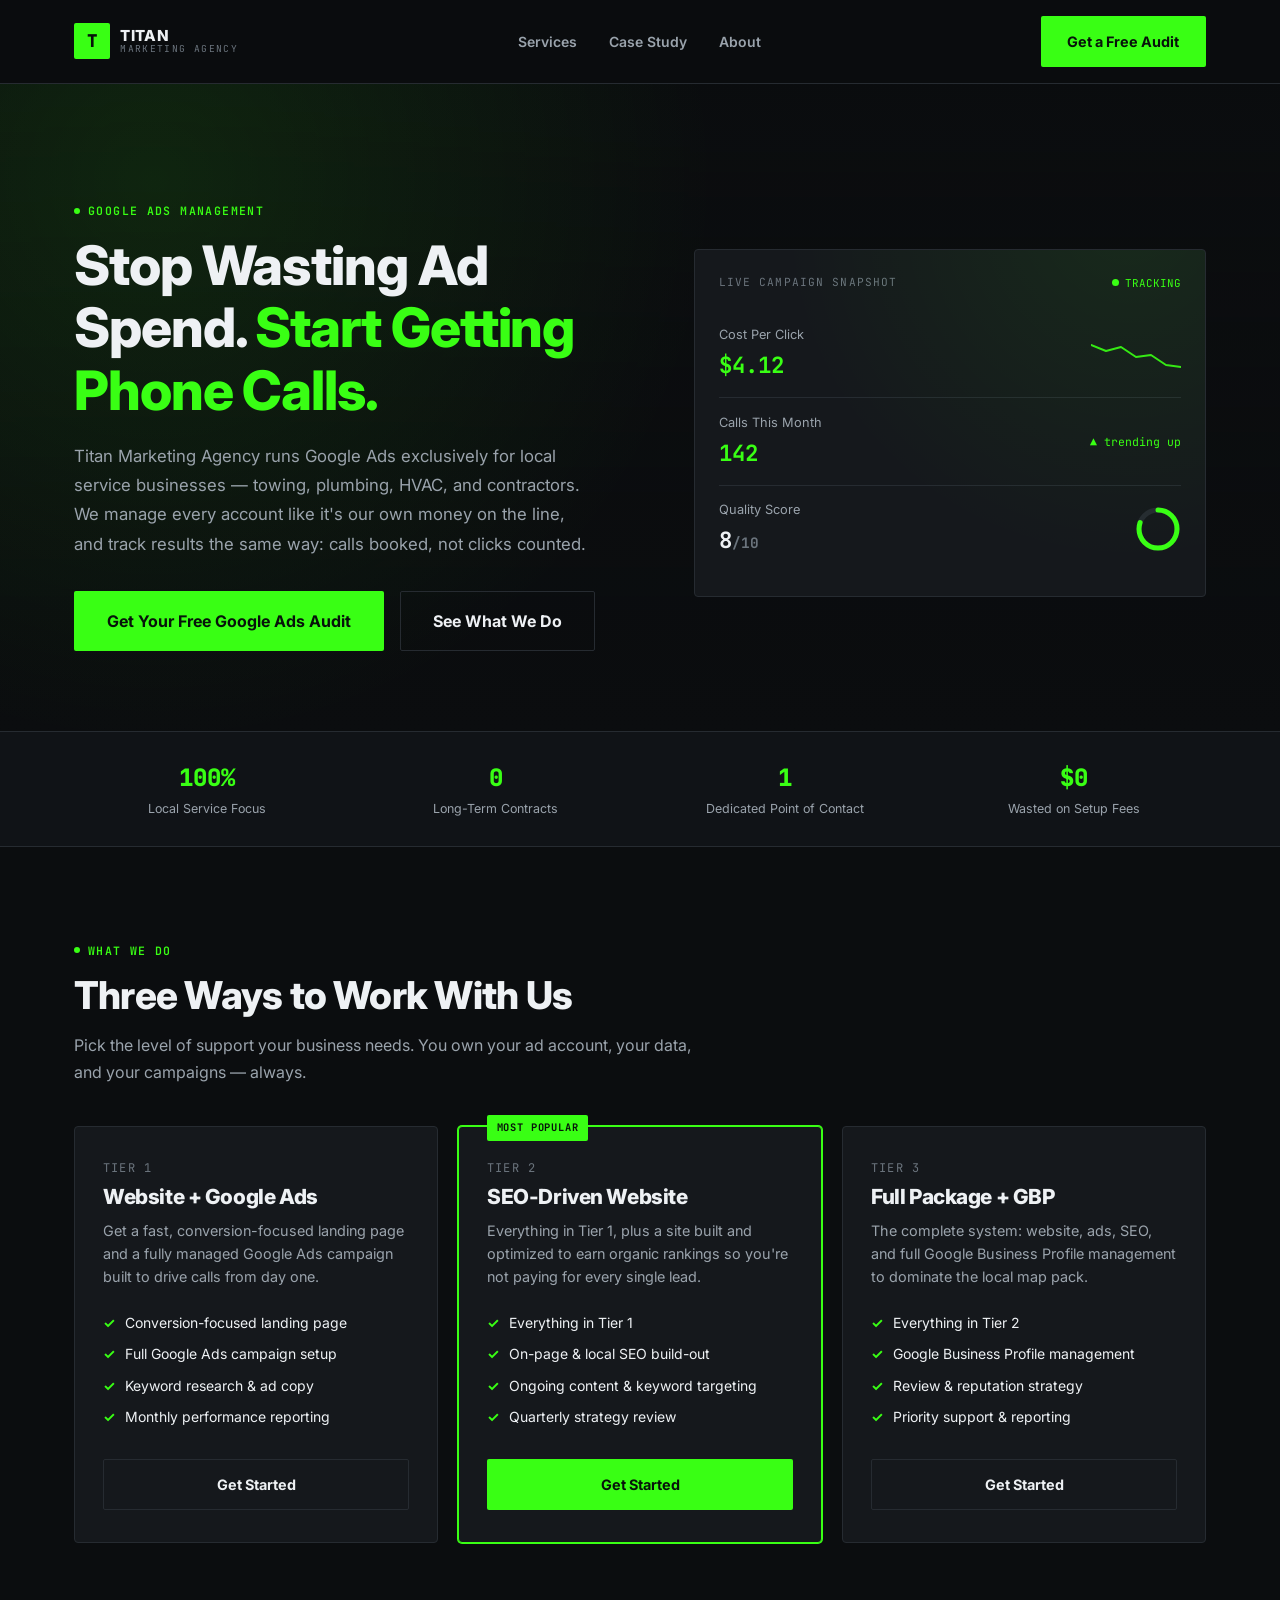
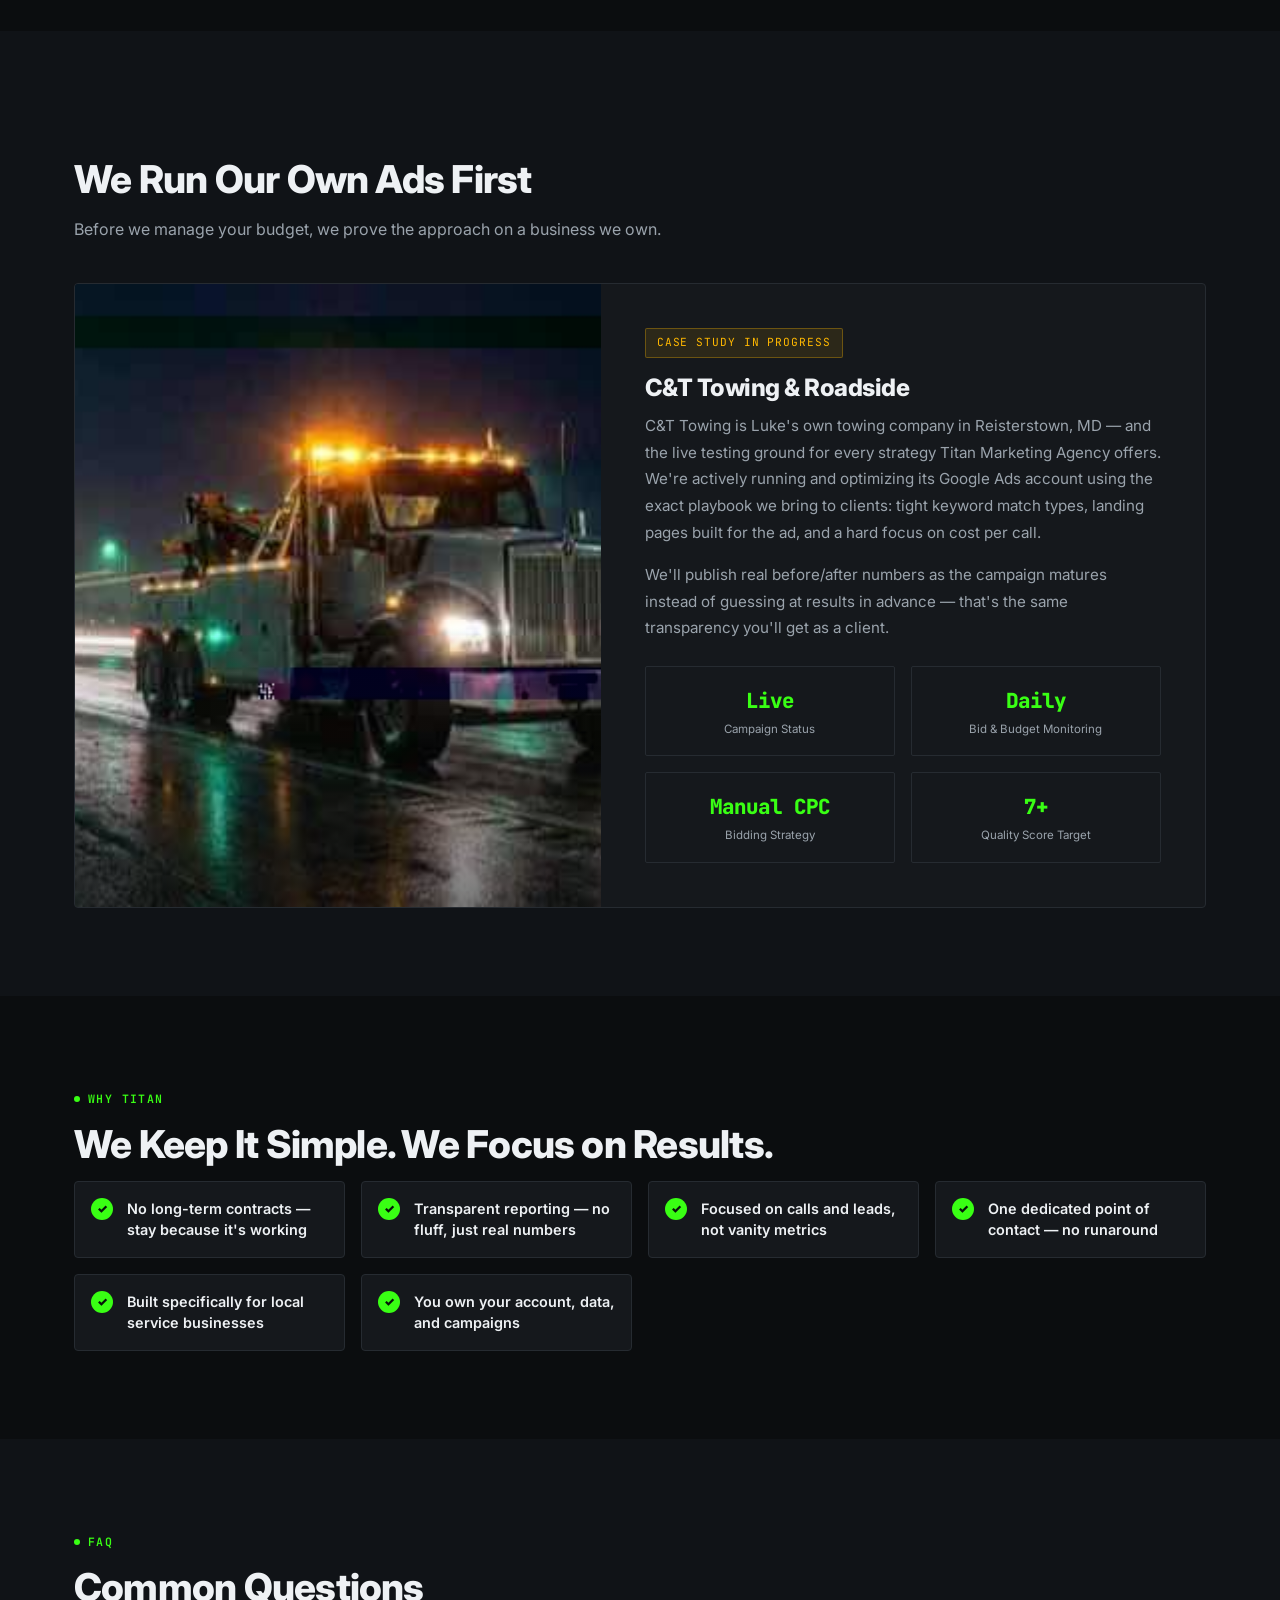
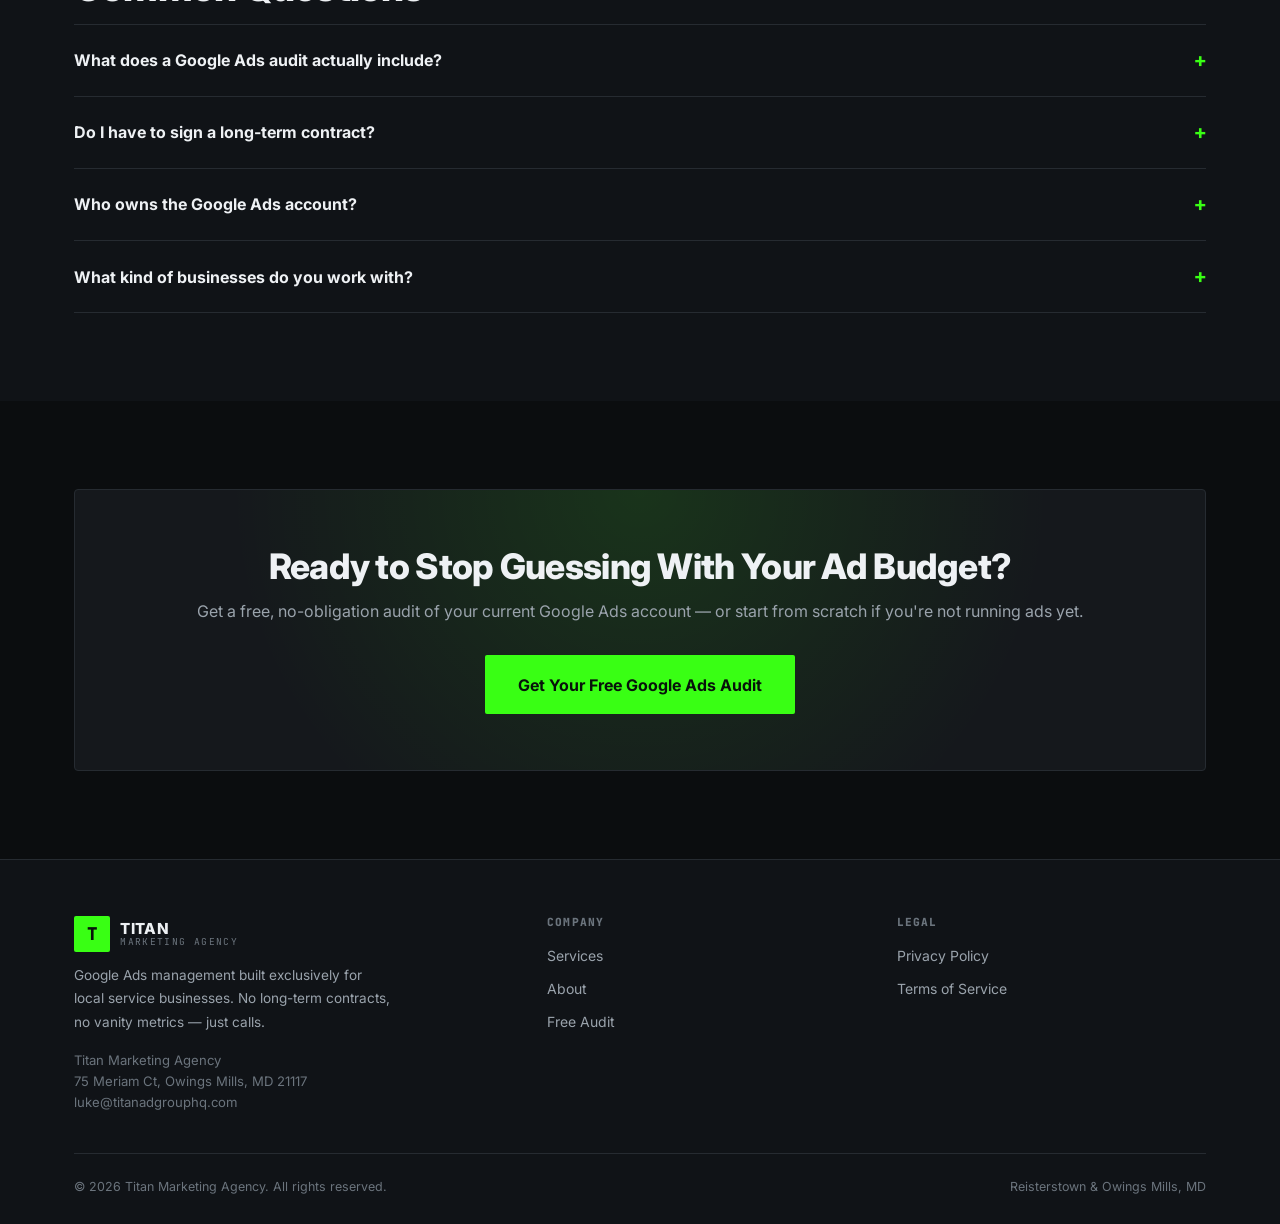
==== commit 099d1dd9: "Redesign homepage with data-driven performance theme, hero imagery, and scroll animations" ====
--- a/index.html
+++ b/index.html
@@ -4,252 +4,278 @@
 <meta charset="UTF-8">
 <meta name="viewport" content="width=device-width, initial-scale=1.0">
 <title>Titan Marketing Agency | Google Ads for Local Service Businesses</title>
-<style>
-  * { margin: 0; padding: 0; box-sizing: border-box; }
-  body { font-family: 'Arial', sans-serif; color: #111; background: #fff; }
-  a { color: inherit; text-decoration: none; }
-
-  nav {
-    display: flex; justify-content: space-between; align-items: center;
-    padding: 1.25rem 2rem; border-bottom: 1px solid #f0f0f0;
-    position: sticky; top: 0; background: #fff; z-index: 100;
-  }
-  .logo { display: flex; align-items: center; gap: 12px; }
-  .logo-icon {
-    width: 40px; height: 40px; background: #111; border-radius: 6px;
-    display: flex; align-items: center; justify-content: center;
-    font-size: 22px; font-weight: 900; color: #22C55E; font-family: 'Arial Black', sans-serif;
-  }
-  .logo-text { display: flex; flex-direction: column; line-height: 1.1; }
-  .logo-name { font-size: 1rem; font-weight: 900; color: #111; font-family: 'Arial Black', sans-serif; letter-spacing: -0.3px; }
-  .logo-sub { font-size: 0.65rem; font-weight: 700; color: #22C55E; letter-spacing: 2px; text-transform: uppercase; }
-  .nav-links { display: flex; align-items: center; gap: 1.5rem; }
-  .nav-links a { font-size: 0.875rem; font-weight: 600; color: #555; transition: color 0.2s; }
-  .nav-links a:hover { color: #111; }
-  .nav-cta {
-    background: #111; color: #fff; padding: 0.55rem 1.25rem;
-    border-radius: 6px; font-size: 0.875rem; font-weight: 700;
-    transition: background 0.2s; border: 2px solid #111;
-  }
-  .nav-cta:hover { background: #22C55E; border-color: #22C55E; color: #111; }
-
-  .hero { max-width: 800px; margin: 0 auto; padding: 5rem 2rem 4rem; text-align: center; }
-  .hero-badge {
-    display: inline-block; background: #111; color: #22C55E;
-    font-size: 0.75rem; font-weight: 700; letter-spacing: 1.5px;
-    padding: 0.4rem 1rem; border-radius: 100px;
-    margin-bottom: 1.75rem; text-transform: uppercase;
-  }
-  .hero h1 {
-    font-size: clamp(2rem, 5vw, 3.2rem); font-weight: 900;
-    line-height: 1.1; letter-spacing: -1px; color: #111;
-    margin-bottom: 1.25rem; font-family: 'Arial Black', sans-serif;
-  }
-  .hero h1 span { color: #22C55E; }
-  .hero p { font-size: 1.1rem; color: #555; line-height: 1.75; max-width: 580px; margin: 0 auto 2.25rem; }
-  .hero-btns { display: flex; gap: 1rem; justify-content: center; flex-wrap: wrap; }
-  .btn-primary {
-    background: #111; color: #fff; padding: 0.9rem 2rem;
-    border-radius: 8px; font-weight: 700; font-size: 1rem;
-    border: 2px solid #111; transition: all 0.2s;
-  }
-  .btn-primary:hover { background: #22C55E; border-color: #22C55E; color: #111; }
-  .btn-secondary {
-    background: transparent; color: #111; padding: 0.9rem 2rem;
-    border-radius: 8px; font-weight: 700; font-size: 1rem;
-    border: 2px solid #111; transition: all 0.2s;
-  }
-  .btn-secondary:hover { background: #111; color: #fff; }
-
-  .stats-bar {
-    background: #111; padding: 2rem;
-    display: flex; justify-content: center; gap: 4rem; flex-wrap: wrap;
-  }
-  .stat { text-align: center; }
-  .stat-num { font-size: 1.75rem; font-weight: 900; color: #22C55E; font-family: 'Arial Black', sans-serif; }
-  .stat-label { font-size: 0.8rem; color: #aaa; margin-top: 0.25rem; letter-spacing: 0.5px; }
-
-  .section { padding: 4.5rem 2rem; max-width: 1040px; margin: 0 auto; }
-  .section-label { font-size: 0.72rem; font-weight: 700; letter-spacing: 2px; color: #22C55E; text-transform: uppercase; margin-bottom: 0.6rem; }
-  .section h2 { font-size: clamp(1.6rem, 3vw, 2.2rem); font-weight: 900; color: #111; letter-spacing: -0.5px; margin-bottom: 1rem; font-family: 'Arial Black', sans-serif; }
-  .section > p { font-size: 1rem; color: #555; line-height: 1.75; max-width: 580px; margin-bottom: 2.5rem; }
-
-  .services-grid { display: grid; grid-template-columns: repeat(auto-fit, minmax(220px, 1fr)); gap: 1.25rem; }
-  .service-card { border: 1.5px solid #e8e8e8; border-radius: 12px; padding: 1.5rem; transition: all 0.2s; }
-  .service-card:hover { border-color: #22C55E; }
-  .service-icon { width: 42px; height: 42px; background: #111; border-radius: 8px; display: flex; align-items: center; justify-content: center; margin-bottom: 1rem; }
-  .service-icon svg { width: 20px; height: 20px; stroke: #22C55E; fill: none; stroke-width: 2; stroke-linecap: round; stroke-linejoin: round; }
-  .service-card h3 { font-size: 0.95rem; font-weight: 700; color: #111; margin-bottom: 0.5rem; }
-  .service-card p { font-size: 0.875rem; color: #666; line-height: 1.65; }
-
-  .why-grid { display: grid; grid-template-columns: repeat(auto-fit, minmax(220px, 1fr)); gap: 1rem; }
-  .why-item { display: flex; gap: 0.75rem; align-items: flex-start; padding: 0.75rem 0; }
-  .why-check { width: 24px; height: 24px; background: #22C55E; border-radius: 50%; display: flex; align-items: center; justify-content: center; flex-shrink: 0; margin-top: 1px; }
-  .why-check svg { width: 12px; height: 12px; stroke: #111; fill: none; stroke-width: 3; stroke-linecap: round; stroke-linejoin: round; }
-  .why-item p { font-size: 0.9rem; color: #333; font-weight: 600; line-height: 1.5; }
-
-  .about-wrap { display: grid; grid-template-columns: 1fr 1fr; gap: 3rem; align-items: center; }
-  .about-img { background: #111; border-radius: 16px; height: 300px; display: flex; align-items: center; justify-content: center; flex-direction: column; gap: 0.5rem; }
-  .about-content h2 { margin-bottom: 1rem; }
-  .about-content p { font-size: 0.95rem; color: #555; line-height: 1.75; margin-bottom: 1rem; }
-  .about-highlight { display: flex; align-items: center; gap: 0.75rem; background: #f8f8f8; border-left: 3px solid #22C55E; padding: 0.75rem 1rem; border-radius: 0 8px 8px 0; margin-top: 1.25rem; }
-  .about-highlight p { font-size: 0.875rem; color: #333; font-weight: 600; margin: 0; }
-
-  .cta-section { background: #111; border-radius: 16px; padding: 4rem 2rem; text-align: center; max-width: 1040px; margin: 0 auto 5rem; }
-  .cta-section h2 { font-size: clamp(1.6rem, 3vw, 2.2rem); font-weight: 900; color: #fff; margin-bottom: 0.75rem; font-family: 'Arial Black', sans-serif; }
-  .cta-section h2 span { color: #22C55E; }
-  .cta-section p { color: #aaa; font-size: 1rem; margin-bottom: 2rem; }
-  .cta-btn { display: inline-block; background: #22C55E; color: #111; padding: 0.9rem 2.25rem; border-radius: 8px; font-weight: 700; font-size: 1rem; transition: all 0.2s; }
-  .cta-btn:hover { background: #16a34a; color: #fff; }
-
-  footer { border-top: 1px solid #f0f0f0; padding: 1.75rem 2rem; }
-  .footer-inner { display: flex; justify-content: space-between; align-items: center; flex-wrap: wrap; gap: 1rem; max-width: 1040px; margin: 0 auto; }
-  .footer-logo { display: flex; align-items: center; gap: 10px; }
-  .footer-icon { width: 32px; height: 32px; background: #111; border-radius: 5px; display: flex; align-items: center; justify-content: center; font-size: 16px; font-weight: 900; color: #22C55E; font-family: 'Arial Black', sans-serif; }
-  .footer-name { font-size: 0.85rem; font-weight: 700; color: #111; }
-  .footer-links { display: flex; gap: 1.25rem; flex-wrap: wrap; }
-  .footer-links a { font-size: 0.8rem; color: #999; transition: color 0.2s; }
-  .footer-links a:hover { color: #22C55E; }
-  footer p { font-size: 0.8rem; color: #999; }
-
-  @media (max-width: 700px) {
-    .about-wrap { grid-template-columns: 1fr; }
-    .about-img { height: 200px; }
-    .stats-bar { gap: 2rem; }
-    nav { padding: 1rem; }
-    .nav-links { display: none; }
-    .footer-inner { justify-content: center; text-align: center; }
-  }
-</style>
+<meta name="description" content="Titan Marketing Agency manages Google Ads for towing, plumbing, HVAC, and contractor businesses. No long-term contracts. Get a free Google Ads audit.">
+<link rel="canonical" href="https://titanadgrouphq.com/">
+<meta property="og:type" content="website">
+<meta property="og:title" content="Titan Marketing Agency | Google Ads for Local Service Businesses">
+<meta property="og:description" content="We manage Google Ads for local service businesses — towing, plumbing, HVAC, contractors. Real leads, not just clicks.">
+<meta property="og:url" content="https://titanadgrouphq.com/">
+<link rel="icon" href="data:image/svg+xml,%3Csvg xmlns='http://www.w3.org/2000/svg' viewBox='0 0 40 40'%3E%3Crect width='40' height='40' rx='4' fill='%230b0d0f'/%3E%3Ctext x='50%25' y='58%25' font-family='monospace' font-size='20' font-weight='800' fill='%2339ff14' text-anchor='middle'%3ET%3C/text%3E%3C/svg%3E">
+<link rel="preconnect" href="https://fonts.googleapis.com">
+<link rel="preconnect" href="https://fonts.gstatic.com" crossorigin>
+<link href="https://fonts.googleapis.com/css2?family=Inter:wght@400;600;700;800&family=JetBrains+Mono:wght@500;700;800&display=swap" rel="stylesheet">
+<link rel="stylesheet" href="css/style.css">
+<script type="application/ld+json">
+{
+  "@context": "https://schema.org",
+  "@type": "ProfessionalService",
+  "name": "Titan Marketing Agency",
+  "email": "luke@titanadgrouphq.com",
+  "address": {
+    "@type": "PostalAddress",
+    "streetAddress": "75 Meriam Ct",
+    "addressLocality": "Owings Mills",
+    "addressRegion": "MD",
+    "postalCode": "21117"
+  },
+  "url": "https://titanadgrouphq.com",
+  "areaServed": "Baltimore County, Carroll County, MD",
+  "description": "Google Ads management and website development for local service businesses."
+}
+</script>
 </head>
 <body>
 
-<nav>
-  <div class="logo">
-    <div class="logo-icon">T</div>
-    <div class="logo-text">
-      <span class="logo-name">TITAN</span>
-      <span class="logo-sub">Marketing Agency</span>
-    </div>
-  </div>
-  <div class="nav-links">
-    <a href="about.html">About</a>
-    <a href="mailto:luke@titanadgrouphq.com">Contact</a>
-  </div>
-  <a href="mailto:luke@titanadgrouphq.com" class="nav-cta">Get a Free Audit</a>
-</nav>
+<header class="site-header">
+  <div class="nav-inner">
+    <a href="index.html" class="logo">
+      <div class="logo-mark">T</div>
+      <div class="logo-text">
+        <span class="logo-name">TITAN</span>
+        <span class="logo-sub">Marketing Agency</span>
+      </div>
+    </a>
+    <nav class="nav-links">
+      <a href="index.html#services">Services</a>
+      <a href="index.html#proof">Case Study</a>
+      <a href="about.html">About</a>
+    </nav>
+    <a href="audit.html" class="btn btn-accent">Get a Free Audit</a>
+  </div>
+</header>
 
 <section class="hero">
-  <div class="hero-badge">Google Ads Management</div>
-  <h1>We Help Local Businesses <span>Stop Wasting Ad Spend</span> and Start Getting Calls</h1>
-  <p>Hi, I'm Luke, founder of Titan Marketing Agency. We specialize in Google Ads management for local service businesses — the kind of companies that need real leads, not just clicks.</p>
-  <div class="hero-btns">
-    <a href="mailto:luke@titanadgrouphq.com" class="btn-primary">Get a Free Audit</a>
-    <a href="mailto:luke@titanadgrouphq.com" class="btn-secondary">Let's Talk</a>
-  </div>
-</section>
-
-<div class="stats-bar">
-  <div class="stat"><div class="stat-num">100%</div><div class="stat-label">Focused on Local Service Businesses</div></div>
-  <div class="stat"><div class="stat-num">No</div><div class="stat-label">Long-Term Contracts</div></div>
-  <div class="stat"><div class="stat-num">1</div><div class="stat-label">Dedicated Point of Contact</div></div>
-  <div class="stat"><div class="stat-num">Real</div><div class="stat-label">Leads, Not Just Clicks</div></div>
+  <img class="hero-bg-image" src="[data-uri]" alt="" aria-hidden="true">
+  <div class="hero-bg-overlay" aria-hidden="true"></div>
+  <div class="container hero-grid">
+    <div class="reveal">
+      <div class="eyebrow">Google Ads Management</div>
+      <h1>Stop Wasting Ad Spend. <span class="accent">Start Getting Phone Calls.</span></h1>
+      <p class="lede">Titan Marketing Agency runs Google Ads exclusively for local service businesses — towing, plumbing, HVAC, and contractors. We manage every account like it's our own money on the line, and track results the same way: calls booked, not clicks counted.</p>
+      <div class="hero-actions">
+        <a href="audit.html" class="btn btn-accent btn-lg">Get Your Free Google Ads Audit</a>
+        <a href="index.html#services" class="btn btn-outline btn-lg">See What We Do</a>
+      </div>
+    </div>
+    <div class="stat-card reveal" aria-hidden="true">
+      <div class="stat-card-head">
+        <span class="label">Live Campaign Snapshot</span>
+        <span class="live-dot"><span class="dot"></span>TRACKING</span>
+      </div>
+      <div class="stat-row">
+        <div>
+          <div class="stat-label">Cost Per Click</div>
+          <div class="stat-value down">$4.12</div>
+        </div>
+        <svg class="sparkline" width="90" height="34" viewBox="0 0 90 34">
+          <polyline points="0,8 15,14 30,10 45,20 60,18 75,28 90,30" fill="none" stroke="#39ff14" stroke-width="2" stroke-linecap="round" stroke-linejoin="round"/>
+        </svg>
+      </div>
+      <div class="stat-row">
+        <div>
+          <div class="stat-label">Calls This Month</div>
+          <div class="stat-value up">142</div>
+        </div>
+        <span class="stat-delta">▲ trending up</span>
+      </div>
+      <div class="stat-row">
+        <div>
+          <div class="stat-label">Quality Score</div>
+          <div class="stat-value">8<span style="color:var(--text-faint); font-size:0.9rem;">/10</span></div>
+        </div>
+        <div class="ring-wrap">
+          <svg width="46" height="46" viewBox="0 0 46 46">
+            <circle cx="23" cy="23" r="19" fill="none" stroke="#262b31" stroke-width="5"/>
+            <circle cx="23" cy="23" r="19" fill="none" stroke="#39ff14" stroke-width="5" stroke-linecap="round" stroke-dasharray="119.4" stroke-dashoffset="24" transform="rotate(-90 23 23)"/>
+          </svg>
+        </div>
+      </div>
+    </div>
+  </div>
+</section>
+
+<div class="trust-bar">
+  <div class="container trust-grid">
+    <div class="trust-item reveal"><div class="num">100%</div><div class="label">Local Service Focus</div></div>
+    <div class="trust-item reveal"><div class="num">0</div><div class="label">Long-Term Contracts</div></div>
+    <div class="trust-item reveal"><div class="num">1</div><div class="label">Dedicated Point of Contact</div></div>
+    <div class="trust-item reveal"><div class="num">$0</div><div class="label">Wasted on Setup Fees</div></div>
+  </div>
 </div>
 
+<section class="section" id="services">
+  <div class="container">
+    <div class="eyebrow reveal">What We Do</div>
+    <h2 class="section-title reveal">Three Ways to Work With Us</h2>
+    <p class="section-sub reveal">Pick the level of support your business needs. You own your ad account, your data, and your campaigns — always.</p>
+    <div class="tier-grid">
+      <div class="tier-card reveal">
+        <div class="tier-name">Tier 1</div>
+        <h3>Website + Google Ads</h3>
+        <p>Get a fast, conversion-focused landing page and a fully managed Google Ads campaign built to drive calls from day one.</p>
+        <ul class="tier-features">
+          <li>Conversion-focused landing page</li>
+          <li>Full Google Ads campaign setup</li>
+          <li>Keyword research &amp; ad copy</li>
+          <li>Monthly performance reporting</li>
+        </ul>
+        <a href="audit.html" class="btn btn-outline btn-block">Get Started</a>
+      </div>
+      <div class="tier-card featured reveal">
+        <div class="tier-badge">Most Popular</div>
+        <div class="tier-name">Tier 2</div>
+        <h3>SEO-Driven Website</h3>
+        <p>Everything in Tier 1, plus a site built and optimized to earn organic rankings so you're not paying for every single lead.</p>
+        <ul class="tier-features">
+          <li>Everything in Tier 1</li>
+          <li>On-page &amp; local SEO build-out</li>
+          <li>Ongoing content &amp; keyword targeting</li>
+          <li>Quarterly strategy review</li>
+        </ul>
+        <a href="audit.html" class="btn btn-accent btn-block">Get Started</a>
+      </div>
+      <div class="tier-card reveal">
+        <div class="tier-name">Tier 3</div>
+        <h3>Full Package + GBP</h3>
+        <p>The complete system: website, ads, SEO, and full Google Business Profile management to dominate the local map pack.</p>
+        <ul class="tier-features">
+          <li>Everything in Tier 2</li>
+          <li>Google Business Profile management</li>
+          <li>Review &amp; reputation strategy</li>
+          <li>Priority support &amp; reporting</li>
+        </ul>
+        <a href="audit.html" class="btn btn-outline btn-block">Get Started</a>
+      </div>
+    </div>
+  </div>
+</section>
+
+<section class="section section-alt" id="proof">
+  <div class="container">
+    <div class="eyebrow reveal">Proof, Not Promises</div>
+    <h2 class="section-title reveal">We Run Our Own Ads First</h2>
+    <p class="section-sub reveal">Before we manage your budget, we prove the approach on a business we own.</p>
+    <div class="case-card reveal">
+      <div class="case-card-media">
+        <img src="[data-uri]" alt="C&amp;T Towing tow truck on the road at night" loading="lazy">
+      </div>
+      <div class="case-card-body">
+        <div class="case-status">Case Study In Progress</div>
+        <h3>C&amp;T Towing &amp; Roadside</h3>
+        <p>C&amp;T Towing is Luke's own towing company in Reisterstown, MD — and the live testing ground for every strategy Titan Marketing Agency offers. We're actively running and optimizing its Google Ads account using the exact playbook we bring to clients: tight keyword match types, landing pages built for the ad, and a hard focus on cost per call.</p>
+        <p>We'll publish real before/after numbers as the campaign matures instead of guessing at results in advance — that's the same transparency you'll get as a client.</p>
+        <div class="case-metrics">
+          <div class="case-metric"><div class="num">Live</div><div class="label">Campaign Status</div></div>
+          <div class="case-metric"><div class="num">Daily</div><div class="label">Bid &amp; Budget Monitoring</div></div>
+          <div class="case-metric"><div class="num">Manual CPC</div><div class="label">Bidding Strategy</div></div>
+          <div class="case-metric"><div class="num">7+</div><div class="label">Quality Score Target</div></div>
+        </div>
+      </div>
+    </div>
+  </div>
+</section>
+
 <section class="section">
-  <div class="section-label">What We Do</div>
-  <h2>Services Built to Get Your Phone Ringing</h2>
-  <p>Whether you're a towing company, contractor, plumber, or any local service provider — we build campaigns that put you in front of customers who are ready to hire right now.</p>
-  <div class="services-grid">
-    <div class="service-card">
-      <div class="service-icon"><svg viewBox="0 0 24 24"><circle cx="11" cy="11" r="7"/><path d="M21 21l-4.35-4.35"/></svg></div>
-      <h3>Google Ads Management</h3>
-      <p>Full campaign setup, keyword research, ad copy, and ongoing optimization — all focused on calls and conversions, not vanity metrics.</p>
-    </div>
-    <div class="service-card">
-      <div class="service-icon"><svg viewBox="0 0 24 24"><path d="M12 2C8.13 2 5 5.13 5 9c0 5.25 7 13 7 13s7-7.75 7-13c0-3.87-3.13-7-7-7z"/><circle cx="12" cy="9" r="2.5"/></svg></div>
-      <h3>Google Business Profile</h3>
-      <p>Optimize your GBP to dominate local map pack results, drive more calls, and outrank competitors in your area.</p>
-    </div>
-    <div class="service-card">
-      <div class="service-icon"><svg viewBox="0 0 24 24"><rect x="3" y="3" width="18" height="18" rx="2"/><path d="M3 9h18M9 21V9"/></svg></div>
-      <h3>Website Design</h3>
-      <p>Fast, mobile-first, conversion-focused websites built specifically for local service businesses that need to turn visitors into customers.</p>
-    </div>
-    <div class="service-card">
-      <div class="service-icon"><svg viewBox="0 0 24 24"><path d="M18 20V10M12 20V4M6 20v-6"/></svg></div>
-      <h3>Performance Reporting</h3>
-      <p>Clear, jargon-free reports delivered regularly so you always know exactly what your ad spend is doing for your business.</p>
-    </div>
-  </div>
-</section>
-
-<section class="section" style="background: #f9f9f9; max-width: 100%; padding: 4rem 2rem;">
-  <div style="max-width: 1040px; margin: 0 auto;">
-    <div class="section-label">Why Titan Marketing Agency</div>
-    <h2>We Keep It Simple. We Focus on Results.</h2>
+  <div class="container">
+    <div class="eyebrow">Why Titan</div>
+    <h2 class="section-title">We Keep It Simple. We Focus on Results.</h2>
     <div class="why-grid">
-      <div class="why-item"><div class="why-check"><svg viewBox="0 0 24 24"><polyline points="20 6 9 17 4 12"/></svg></div><p>No long-term contracts — stay because it's working</p></div>
-      <div class="why-item"><div class="why-check"><svg viewBox="0 0 24 24"><polyline points="20 6 9 17 4 12"/></svg></div><p>Transparent reporting — no fluff, just real numbers</p></div>
-      <div class="why-item"><div class="why-check"><svg viewBox="0 0 24 24"><polyline points="20 6 9 17 4 12"/></svg></div><p>Focused on calls and leads, not vanity metrics</p></div>
-      <div class="why-item"><div class="why-check"><svg viewBox="0 0 24 24"><polyline points="20 6 9 17 4 12"/></svg></div><p>One dedicated point of contact — no runaround</p></div>
-      <div class="why-item"><div class="why-check"><svg viewBox="0 0 24 24"><polyline points="20 6 9 17 4 12"/></svg></div><p>Built specifically for local service businesses</p></div>
-      <div class="why-item"><div class="why-check"><svg viewBox="0 0 24 24"><polyline points="20 6 9 17 4 12"/></svg></div><p>AI-powered optimization to maximize every dollar</p></div>
+      <div class="why-item reveal"><div class="why-check">✓</div><p>No long-term contracts — stay because it's working</p></div>
+      <div class="why-item reveal"><div class="why-check">✓</div><p>Transparent reporting — no fluff, just real numbers</p></div>
+      <div class="why-item reveal"><div class="why-check">✓</div><p>Focused on calls and leads, not vanity metrics</p></div>
+      <div class="why-item reveal"><div class="why-check">✓</div><p>One dedicated point of contact — no runaround</p></div>
+      <div class="why-item reveal"><div class="why-check">✓</div><p>Built specifically for local service businesses</p></div>
+      <div class="why-item reveal"><div class="why-check">✓</div><p>You own your account, data, and campaigns</p></div>
+    </div>
+  </div>
+</section>
+
+<section class="section section-alt">
+  <div class="container">
+    <div class="eyebrow">FAQ</div>
+    <h2 class="section-title">Common Questions</h2>
+    <div class="faq-list">
+      <details class="faq-item">
+        <summary>What does a Google Ads audit actually include?</summary>
+        <p class="faq-answer">We review your account structure, keyword match types, wasted spend, Quality Score, and landing page alignment, then send you a clear write-up of what's working, what's leaking budget, and what we'd change first.</p>
+      </details>
+      <details class="faq-item">
+        <summary>Do I have to sign a long-term contract?</summary>
+        <p class="faq-answer">No. Every engagement is month-to-month. You stay because the account is performing, not because you're locked in.</p>
+      </details>
+      <details class="faq-item">
+        <summary>Who owns the Google Ads account?</summary>
+        <p class="faq-answer">You do. Your account, your data, your campaigns — we manage it on your behalf, but nothing is ever locked to Titan Marketing Agency.</p>
+      </details>
+      <details class="faq-item">
+        <summary>What kind of businesses do you work with?</summary>
+        <p class="faq-answer">Local service businesses only — towing, plumbing, HVAC, electricians, contractors, and similar trades. That focus is why we understand your customers and keywords faster than a generalist agency.</p>
+      </details>
     </div>
   </div>
 </section>
 
 <section class="section">
-  <div class="about-wrap">
-    <div class="about-img">
-      <svg width="180" height="180" viewBox="0 0 180 180">
-        <rect x="10" y="10" width="70" height="70" rx="8" fill="#22C55E" opacity="0.15"/>
-        <rect x="10" y="10" width="70" height="70" rx="8" fill="none" stroke="#22C55E" stroke-width="2"/>
-        <rect x="100" y="10" width="70" height="70" rx="8" fill="none" stroke="#22C55E" stroke-width="2" opacity="0.5"/>
-        <rect x="10" y="100" width="70" height="70" rx="8" fill="none" stroke="#22C55E" stroke-width="2" opacity="0.5"/>
-        <rect x="100" y="100" width="70" height="70" rx="8" fill="#22C55E" opacity="0.08"/>
-        <rect x="100" y="100" width="70" height="70" rx="8" fill="none" stroke="#22C55E" stroke-width="2" opacity="0.3"/>
-        <text x="45" y="52" text-anchor="middle" font-family="Arial Black, sans-serif" font-size="28" font-weight="900" fill="#22C55E">T</text>
-        <text x="46" y="70" text-anchor="middle" font-family="Arial, sans-serif" font-size="9" font-weight="700" fill="#22C55E" letter-spacing="2" opacity="0.8">TITAN</text>
-        <line x1="90" y1="20" x2="90" y2="160" stroke="#22C55E" stroke-width="0.5" opacity="0.3"/>
-        <line x1="20" y1="90" x2="160" y2="90" stroke="#22C55E" stroke-width="0.5" opacity="0.3"/>
-      </svg>
-    </div>
-    <div class="about-content">
-      <div class="section-label">About</div>
-      <h2>Built by Someone Who Gets It</h2>
-      <p>I run my own towing company, so I know firsthand what it takes to get the phone ringing with the right customers. I've lived the frustration of wasting money on ads that don't convert.</p>
-      <p>I built Titan Marketing Agency to bring that same hands-on, results-first approach to other local service businesses who are done throwing money at Google and getting nothing back.</p>
-      <div class="about-highlight">
-        <p>"If it's not getting you calls, it's not working. That's the only metric that matters."</p>
-      </div>
-    </div>
-  </div>
-</section>
-
-<section class="section">
-  <div class="cta-section">
-    <h2>Ready to Get More Calls <span>From Google?</span></h2>
-    <p>Let's take a look at your current setup and find out exactly where you're leaving money on the table.</p>
-    <a href="mailto:luke@titanadgrouphq.com" class="cta-btn">Get Your Free Account Audit</a>
-  </div>
-</section>
-
-<footer>
-  <div class="footer-inner">
-    <div class="footer-logo">
-      <div class="footer-icon">T</div>
-      <span class="footer-name">Titan Marketing Agency</span>
-    </div>
-    <div class="footer-links">
-      <a href="about.html">About</a>
-      <a href="privacy-policy.html">Privacy Policy</a>
-      <a href="terms-of-service.html">Terms of Service</a>
-      <a href="mailto:luke@titanadgrouphq.com">Contact</a>
-    </div>
-    <p>&copy; 2026 Titan Marketing Agency. All rights reserved.</p>
+  <div class="container">
+    <div class="cta-block reveal">
+      <h2>Ready to Stop Guessing With Your Ad Budget?</h2>
+      <p>Get a free, no-obligation audit of your current Google Ads account — or start from scratch if you're not running ads yet.</p>
+      <a href="audit.html" class="btn btn-accent btn-lg">Get Your Free Google Ads Audit</a>
+    </div>
+  </div>
+</section>
+
+<footer class="site-footer">
+  <div class="container">
+    <div class="footer-grid">
+      <div class="footer-brand">
+        <div class="logo">
+          <div class="logo-mark">T</div>
+          <div class="logo-text">
+            <span class="logo-name">TITAN</span>
+            <span class="logo-sub">Marketing Agency</span>
+          </div>
+        </div>
+        <p>Google Ads management built exclusively for local service businesses. No long-term contracts, no vanity metrics — just calls.</p>
+        <div class="footer-address">
+          Titan Marketing Agency<br>
+          75 Meriam Ct, Owings Mills, MD 21117<br>
+          <a href="mailto:luke@titanadgrouphq.com">luke@titanadgrouphq.com</a>
+        </div>
+      </div>
+      <div class="footer-col">
+        <h4>Company</h4>
+        <a href="index.html#services">Services</a>
+        <a href="about.html">About</a>
+        <a href="audit.html">Free Audit</a>
+      </div>
+      <div class="footer-col">
+        <h4>Legal</h4>
+        <a href="privacy-policy.html">Privacy Policy</a>
+        <a href="terms-of-service.html">Terms of Service</a>
+      </div>
+    </div>
+    <div class="footer-bottom">
+      <span>&copy; 2026 Titan Marketing Agency. All rights reserved.</span>
+      <span>Reisterstown &amp; Owings Mills, MD</span>
+    </div>
   </div>
 </footer>
 
+<div class="mobile-cta-bar">
+  <a href="audit.html" class="btn btn-accent btn-block">Get Your Free Google Ads Audit</a>
+</div>
+
+<script src="js/main.js"></script>
 </body>
-</html>+</html>
--- a/css/style.css
+++ b/css/style.css
@@ -0,0 +1,308 @@
+/* Titan Marketing Agency — Design System (Direction B: Data-Driven Performance) */
+
+:root {
+  --bg: #0b0d0f;
+  --bg-alt: #101317;
+  --surface: #15181c;
+  --surface-2: #1b1f24;
+  --border: #262b31;
+  --text: #eef1f4;
+  --text-dim: #9aa3ac;
+  --text-faint: #6b747d;
+  --accent: #39ff14;
+  --accent-dim: #1f8f0c;
+  --on-accent: #07130a;
+  --amber: #ffb800;
+  --radius-sm: 2px;
+  --radius-md: 4px;
+  --max: 1180px;
+  --font-sans: 'Inter', -apple-system, BlinkMacSystemFont, 'Segoe UI', Arial, sans-serif;
+  --font-mono: 'JetBrains Mono', 'Courier New', monospace;
+}
+
+* { margin: 0; padding: 0; box-sizing: border-box; }
+
+html { scroll-behavior: smooth; }
+
+body {
+  font-family: var(--font-sans);
+  background: var(--bg);
+  color: var(--text);
+  line-height: 1.5;
+  -webkit-font-smoothing: antialiased;
+}
+
+a { color: inherit; text-decoration: none; }
+ul { list-style: none; }
+img, svg { display: block; max-width: 100%; }
+
+.container { max-width: var(--max); margin: 0 auto; padding: 0 1.5rem; }
+
+/* ---------- Typography ---------- */
+h1, h2, h3, h4 { font-family: var(--font-sans); font-weight: 800; letter-spacing: -0.02em; line-height: 1.15; }
+.eyebrow {
+  display: inline-flex; align-items: center; gap: 0.5rem;
+  font-family: var(--font-mono); font-size: 0.72rem; font-weight: 600;
+  letter-spacing: 0.12em; text-transform: uppercase; color: var(--accent);
+  margin-bottom: 0.9rem;
+}
+.eyebrow::before { content: ''; width: 6px; height: 6px; background: var(--accent); border-radius: 50%; }
+.section-title { font-size: clamp(1.6rem, 3.4vw, 2.4rem); margin-bottom: 0.9rem; }
+.section-sub { color: var(--text-dim); font-size: 1rem; line-height: 1.7; max-width: 620px; margin-bottom: 2.5rem; }
+.mono { font-family: var(--font-mono); }
+
+/* ---------- Buttons ---------- */
+.btn {
+  display: inline-flex; align-items: center; justify-content: center; gap: 0.5rem;
+  font-family: var(--font-sans); font-weight: 700; font-size: 0.9rem;
+  padding: 0.85rem 1.6rem; border-radius: var(--radius-sm);
+  border: 1px solid transparent; cursor: pointer; transition: all 0.15s ease;
+  white-space: nowrap;
+}
+.btn-accent { background: var(--accent); color: var(--on-accent); }
+.btn-accent:hover { background: #5cff3d; box-shadow: 0 0 24px rgba(57,255,20,0.35); }
+.btn-outline { background: transparent; color: var(--text); border-color: var(--border); }
+.btn-outline:hover { border-color: var(--text-dim); }
+.btn-block { width: 100%; }
+.btn-lg { padding: 1.05rem 2rem; font-size: 1rem; }
+
+/* ---------- Header / Nav ---------- */
+.site-header {
+  position: sticky; top: 0; z-index: 200;
+  background: rgba(11,13,15,0.88); backdrop-filter: blur(10px);
+  border-bottom: 1px solid var(--border);
+}
+.nav-inner { display: flex; align-items: center; justify-content: space-between; padding: 1rem 1.5rem; max-width: var(--max); margin: 0 auto; }
+.logo { display: flex; align-items: center; gap: 0.65rem; }
+.logo-mark {
+  width: 36px; height: 36px; background: var(--accent); color: var(--on-accent);
+  display: flex; align-items: center; justify-content: center;
+  font-family: var(--font-mono); font-weight: 800; font-size: 1.1rem; border-radius: var(--radius-sm);
+}
+.logo-text { display: flex; flex-direction: column; line-height: 1.05; }
+.logo-name { font-weight: 800; font-size: 0.95rem; letter-spacing: 0.02em; }
+.logo-sub { font-family: var(--font-mono); font-size: 0.6rem; letter-spacing: 0.14em; text-transform: uppercase; color: var(--text-faint); }
+.nav-links { display: flex; align-items: center; gap: 2rem; }
+.nav-links a { font-size: 0.875rem; font-weight: 600; color: var(--text-dim); transition: color 0.15s; }
+.nav-links a:hover { color: var(--text); }
+
+@media (max-width: 860px) {
+  .nav-links { display: none; }
+}
+
+/* ---------- Hero (split, data-driven) ---------- */
+.hero { position: relative; overflow: hidden; padding: 7rem 0 5rem; }
+.hero-bg-image {
+  position: absolute; top: -8%; left: -5%; width: 110%; height: 120%;
+  object-fit: cover; opacity: 0.4; z-index: 0; will-change: transform;
+  filter: saturate(1.1);
+}
+.hero-bg-overlay {
+  position: absolute; inset: 0; z-index: 1;
+  background:
+    radial-gradient(circle at 12% 15%, rgba(57,255,20,0.10), transparent 45%),
+    linear-gradient(180deg, rgba(11,13,15,0.55) 0%, rgba(11,13,15,0.88) 65%, var(--bg) 100%);
+}
+.hero-grid { position: relative; z-index: 2; display: grid; grid-template-columns: 1.1fr 1fr; gap: 3.5rem; align-items: center; }
+.hero h1 { font-size: clamp(2.1rem, 4.6vw, 3.4rem); margin-bottom: 1.25rem; }
+.hero h1 .accent { color: var(--accent); }
+.hero p.lede { color: var(--text-dim); font-size: 1.05rem; line-height: 1.75; max-width: 520px; margin-bottom: 2rem; }
+.hero-actions { display: flex; gap: 1rem; flex-wrap: wrap; }
+
+/* Dashboard mock card */
+.stat-card {
+  background: var(--surface); border: 1px solid var(--border); border-radius: var(--radius-md);
+  padding: 1.5rem; position: relative; overflow: hidden;
+}
+.stat-card::before {
+  content: ''; position: absolute; inset: 0;
+  background: radial-gradient(circle at 85% -10%, rgba(57,255,20,0.08), transparent 60%);
+  pointer-events: none;
+}
+.stat-card-head { display: flex; align-items: center; justify-content: space-between; margin-bottom: 1.25rem; }
+.stat-card-head .label { font-family: var(--font-mono); font-size: 0.7rem; letter-spacing: 0.1em; text-transform: uppercase; color: var(--text-faint); }
+.live-dot { display: flex; align-items: center; gap: 0.4rem; font-family: var(--font-mono); font-size: 0.68rem; color: var(--accent); }
+.live-dot span.dot { width: 7px; height: 7px; border-radius: 50%; background: var(--accent); animation: pulse 1.6s infinite; }
+@keyframes pulse { 0%,100% { opacity: 1; } 50% { opacity: 0.35; } }
+
+.stat-row { display: grid; grid-template-columns: 1fr auto; gap: 1rem; align-items: center; padding: 0.9rem 0; border-bottom: 1px solid var(--border); }
+.stat-row:last-child { border-bottom: none; }
+.stat-row .stat-label { font-size: 0.8rem; color: var(--text-dim); margin-bottom: 0.3rem; }
+.stat-row .stat-value { font-family: var(--font-mono); font-size: 1.4rem; font-weight: 700; }
+.stat-value.down { color: var(--accent); }
+.stat-value.up { color: var(--accent); }
+.stat-delta { font-family: var(--font-mono); font-size: 0.72rem; color: var(--accent); }
+.sparkline { opacity: 0.9; }
+.ring-wrap { display: flex; align-items: center; justify-content: center; }
+
+/* ---------- Trust bar ---------- */
+.trust-bar { border-top: 1px solid var(--border); border-bottom: 1px solid var(--border); background: var(--bg-alt); padding: 1.75rem 0; }
+.trust-grid { display: grid; grid-template-columns: repeat(4, 1fr); gap: 1.5rem; text-align: center; }
+.trust-item .num { font-family: var(--font-mono); font-size: 1.5rem; font-weight: 800; color: var(--accent); }
+.trust-item .label { font-size: 0.78rem; color: var(--text-dim); margin-top: 0.25rem; }
+
+/* ---------- Sections ---------- */
+.section { padding: 5.5rem 0; }
+.section-alt { background: var(--bg-alt); }
+
+/* ---------- Tier / pricing cards ---------- */
+.tier-grid { display: grid; grid-template-columns: repeat(3, 1fr); gap: 1.25rem; }
+.tier-card { background: var(--surface); border: 1px solid var(--border); border-radius: var(--radius-md); padding: 2rem 1.75rem; display: flex; flex-direction: column; }
+.tier-card.featured { border-color: var(--accent); box-shadow: 0 0 0 1px var(--accent); position: relative; }
+.tier-badge { position: absolute; top: -12px; left: 1.75rem; background: var(--accent); color: var(--on-accent); font-family: var(--font-mono); font-size: 0.65rem; font-weight: 700; letter-spacing: 0.08em; text-transform: uppercase; padding: 0.3rem 0.6rem; border-radius: var(--radius-sm); }
+.tier-name { font-family: var(--font-mono); font-size: 0.75rem; letter-spacing: 0.1em; text-transform: uppercase; color: var(--text-faint); margin-bottom: 0.5rem; }
+.tier-card h3 { font-size: 1.3rem; margin-bottom: 0.6rem; }
+.tier-card > p { color: var(--text-dim); font-size: 0.9rem; line-height: 1.6; margin-bottom: 1.5rem; }
+.tier-features { display: flex; flex-direction: column; gap: 0.65rem; margin-bottom: 2rem; flex: 1; }
+.tier-features li { display: flex; gap: 0.6rem; align-items: flex-start; font-size: 0.875rem; color: var(--text); }
+.tier-features li::before { content: '✓'; color: var(--accent); font-weight: 700; flex-shrink: 0; }
+
+/* ---------- Case study / proof ---------- */
+.case-card { background: var(--surface); border: 1px solid var(--border); border-radius: var(--radius-md); padding: 0; display: grid; grid-template-columns: 1fr 1.15fr; overflow: hidden; }
+.case-card-media { position: relative; min-height: 380px; }
+.case-card-media img { width: 100%; height: 100%; object-fit: cover; display: block; }
+.case-card-media::after { content: ''; position: absolute; inset: 0; background: linear-gradient(180deg, transparent 55%, rgba(11,13,15,0.55) 100%); }
+.case-card-body { padding: 2.75rem; }
+.case-status { display: inline-flex; align-items: center; gap: 0.5rem; font-family: var(--font-mono); font-size: 0.7rem; letter-spacing: 0.08em; text-transform: uppercase; color: var(--amber); background: rgba(255,184,0,0.1); border: 1px solid rgba(255,184,0,0.3); padding: 0.35rem 0.7rem; border-radius: var(--radius-sm); margin-bottom: 1rem; }
+.case-card h3 { font-size: 1.5rem; margin-bottom: 0.75rem; }
+.case-card p { color: var(--text-dim); font-size: 0.95rem; line-height: 1.75; margin-bottom: 1rem; }
+.case-metrics { display: grid; grid-template-columns: repeat(2, 1fr); gap: 1rem; margin-top: 1.5rem; }
+.case-metric { border: 1px solid var(--border); border-radius: var(--radius-sm); padding: 1.1rem; text-align: center; transition: border-color 0.2s, transform 0.2s; }
+.case-metric:hover { border-color: var(--accent); transform: translateY(-2px); }
+.case-metric .num { font-family: var(--font-mono); font-size: 1.3rem; font-weight: 800; color: var(--accent); }
+.case-metric .label { font-size: 0.72rem; color: var(--text-dim); margin-top: 0.3rem; }
+
+/* ---------- Big image banner (About page) ---------- */
+.image-banner { border-radius: var(--radius-md); overflow: hidden; height: 420px; position: relative; margin-bottom: 1rem; }
+.image-banner img { width: 100%; height: 100%; object-fit: cover; display: block; }
+.image-banner::after { content: ''; position: absolute; inset: 0; background: linear-gradient(180deg, transparent 60%, rgba(11,13,15,0.5) 100%); }
+
+/* ---------- Why grid ---------- */
+.why-grid { display: grid; grid-template-columns: repeat(auto-fit, minmax(240px, 1fr)); gap: 1rem; }
+.why-item { display: flex; gap: 0.85rem; align-items: flex-start; padding: 1rem; border: 1px solid var(--border); border-radius: var(--radius-md); background: var(--surface); }
+.why-check { width: 22px; height: 22px; background: var(--accent); color: var(--on-accent); border-radius: 50%; display: flex; align-items: center; justify-content: center; flex-shrink: 0; font-size: 0.75rem; font-weight: 900; }
+.why-item p { font-size: 0.9rem; font-weight: 600; }
+
+/* ---------- FAQ (native details/summary) ---------- */
+.faq-list { border-top: 1px solid var(--border); }
+.faq-item { border-bottom: 1px solid var(--border); }
+.faq-item summary {
+  display: flex; align-items: center; justify-content: space-between; cursor: pointer;
+  padding: 1.25rem 0; font-weight: 700; font-size: 1rem; list-style: none;
+}
+.faq-item summary::-webkit-details-marker { display: none; }
+.faq-item summary::after { content: '+'; font-family: var(--font-mono); font-size: 1.3rem; color: var(--accent); }
+.faq-item[open] summary::after { content: '−'; }
+.faq-item .faq-answer { color: var(--text-dim); font-size: 0.92rem; line-height: 1.7; padding-bottom: 1.25rem; max-width: 700px; }
+
+/* ---------- CTA section ---------- */
+.cta-block { background: var(--surface); border: 1px solid var(--border); border-radius: var(--radius-md); padding: 3.5rem 2rem; text-align: center; position: relative; overflow: hidden; }
+.cta-block::before { content: ''; position: absolute; inset: 0; background: radial-gradient(circle at 50% 0%, rgba(57,255,20,0.12), transparent 65%); pointer-events: none; }
+.cta-block h2 { font-size: clamp(1.6rem, 3vw, 2.2rem); margin-bottom: 0.75rem; position: relative; }
+.cta-block p { color: var(--text-dim); margin-bottom: 2rem; position: relative; }
+.cta-block .btn { position: relative; }
+
+/* ---------- Footer ---------- */
+.site-footer { border-top: 1px solid var(--border); padding: 3.5rem 0 1.75rem; background: var(--bg-alt); }
+.footer-grid { display: grid; grid-template-columns: 1.4fr 1fr 1fr; gap: 2.5rem; margin-bottom: 2.5rem; }
+.footer-brand p { color: var(--text-dim); font-size: 0.85rem; line-height: 1.7; margin-top: 0.75rem; max-width: 320px; }
+.footer-address { font-size: 0.82rem; color: var(--text-faint); margin-top: 1rem; line-height: 1.6; }
+.footer-col h4 { font-family: var(--font-mono); font-size: 0.7rem; letter-spacing: 0.1em; text-transform: uppercase; color: var(--text-faint); margin-bottom: 1rem; }
+.footer-col a { display: block; font-size: 0.875rem; color: var(--text-dim); margin-bottom: 0.75rem; transition: color 0.15s; }
+.footer-col a:hover { color: var(--accent); }
+.footer-bottom { border-top: 1px solid var(--border); padding-top: 1.5rem; display: flex; justify-content: space-between; flex-wrap: wrap; gap: 0.75rem; font-size: 0.78rem; color: var(--text-faint); }
+
+/* ---------- Sticky mobile CTA bar ---------- */
+.mobile-cta-bar { display: none; }
+@media (max-width: 860px) {
+  .mobile-cta-bar {
+    display: flex; position: fixed; left: 0; right: 0; bottom: 0; z-index: 300;
+    padding: 0.75rem 1rem calc(0.75rem + env(safe-area-inset-bottom));
+    background: rgba(11,13,15,0.95); backdrop-filter: blur(10px);
+    border-top: 1px solid var(--border);
+  }
+  body { padding-bottom: 72px; }
+}
+
+/* ---------- Legal pages ---------- */
+.page-hero { padding: 4rem 0 1.5rem; }
+.page-hero h1 { font-size: clamp(1.9rem, 4.4vw, 2.6rem); margin-bottom: 0.5rem; }
+.page-date { font-family: var(--font-mono); font-size: 0.8rem; color: var(--text-faint); }
+.legal-content { padding: 1rem 0 5rem; max-width: 760px; }
+.legal-content h2 { font-size: 1rem; text-transform: uppercase; letter-spacing: 0.04em; margin: 2.2rem 0 0.75rem; display: flex; align-items: center; gap: 0.6rem; }
+.legal-content h2::before { content: ''; width: 10px; height: 10px; background: var(--accent); border-radius: 2px; }
+.legal-content p { color: var(--text-dim); font-size: 0.95rem; line-height: 1.8; margin-bottom: 0.85rem; }
+.legal-content ul { margin-left: 1.1rem; margin-bottom: 0.85rem; }
+.legal-content li { list-style: disc; color: var(--text-dim); font-size: 0.95rem; line-height: 1.8; margin-bottom: 0.4rem; }
+.legal-content a { color: var(--accent); font-weight: 600; }
+
+/* ---------- Forms ---------- */
+.form-grid { display: grid; grid-template-columns: 1fr 1fr; gap: 1rem; }
+.form-field { display: flex; flex-direction: column; gap: 0.4rem; margin-bottom: 1rem; }
+.form-field.full { grid-column: 1 / -1; }
+.form-field label { font-family: var(--font-mono); font-size: 0.72rem; letter-spacing: 0.06em; text-transform: uppercase; color: var(--text-faint); }
+.form-field input, .form-field textarea {
+  background: var(--bg); border: 1px solid var(--border); color: var(--text);
+  padding: 0.8rem 0.9rem; border-radius: var(--radius-sm); font-family: var(--font-sans); font-size: 0.9rem;
+}
+.form-field input:focus, .form-field textarea:focus { outline: none; border-color: var(--accent); }
+.embed-slot {
+  border: 1px dashed var(--border); border-radius: var(--radius-md); padding: 3rem 1.5rem;
+  text-align: center; color: var(--text-faint); font-size: 0.85rem; margin-bottom: 1rem;
+}
+
+/* ---------- About page value cards ---------- */
+.value-grid { display: grid; grid-template-columns: repeat(auto-fit, minmax(240px, 1fr)); gap: 1.25rem; }
+.value-card { background: var(--surface); border: 1px solid var(--border); border-radius: var(--radius-md); padding: 1.5rem; }
+.value-num { font-family: var(--font-mono); font-size: 1.6rem; font-weight: 800; color: var(--accent); margin-bottom: 0.5rem; }
+.value-card h3 { font-size: 0.95rem; margin-bottom: 0.4rem; }
+.value-card p { font-size: 0.85rem; color: var(--text-dim); line-height: 1.6; }
+.highlight-box { background: var(--surface); border-left: 3px solid var(--accent); border-radius: 0 var(--radius-sm) var(--radius-sm) 0; padding: 1.25rem 1.5rem; margin: 2rem 0; }
+.highlight-box p { font-size: 1rem; font-weight: 600; color: var(--text); margin: 0; }
+
+/* ---------- Scroll-reveal animation ---------- */
+.reveal {
+  opacity: 0; transform: translateY(28px);
+  transition: opacity 0.7s cubic-bezier(.16,.84,.44,1), transform 0.7s cubic-bezier(.16,.84,.44,1);
+}
+.reveal.is-visible { opacity: 1; transform: translateY(0); }
+@media (prefers-reduced-motion: reduce) {
+  .reveal { opacity: 1; transform: none; transition: none; }
+  .hero-bg-image { transition: none !important; }
+}
+
+.tier-grid .tier-card:nth-child(1) { transition-delay: 0s; }
+.tier-grid .tier-card:nth-child(2) { transition-delay: 0.1s; }
+.tier-grid .tier-card:nth-child(3) { transition-delay: 0.2s; }
+.why-grid .why-item:nth-child(1) { transition-delay: 0s; }
+.why-grid .why-item:nth-child(2) { transition-delay: 0.06s; }
+.why-grid .why-item:nth-child(3) { transition-delay: 0.12s; }
+.why-grid .why-item:nth-child(4) { transition-delay: 0.18s; }
+.why-grid .why-item:nth-child(5) { transition-delay: 0.24s; }
+.why-grid .why-item:nth-child(6) { transition-delay: 0.3s; }
+.value-grid .value-card:nth-child(1) { transition-delay: 0s; }
+.value-grid .value-card:nth-child(2) { transition-delay: 0.1s; }
+.value-grid .value-card:nth-child(3) { transition-delay: 0.2s; }
+.value-grid .value-card:nth-child(4) { transition-delay: 0.3s; }
+.trust-grid .trust-item:nth-child(1) { transition-delay: 0s; }
+.trust-grid .trust-item:nth-child(2) { transition-delay: 0.08s; }
+.trust-grid .trust-item:nth-child(3) { transition-delay: 0.16s; }
+.trust-grid .trust-item:nth-child(4) { transition-delay: 0.24s; }
+
+/* ---------- Motion on interactive surfaces ---------- */
+.tier-card, .why-item, .value-card, .stat-card { transition: transform 0.25s ease, border-color 0.25s ease; }
+.tier-card:hover, .value-card:hover { transform: translateY(-4px); border-color: var(--text-dim); }
+.tier-card.featured:hover { border-color: var(--accent); }
+.why-item:hover { transform: translateY(-2px); border-color: var(--accent); }
+
+/* ---------- Responsive ---------- */
+@media (max-width: 900px) {
+  .hero-grid { grid-template-columns: 1fr; }
+  .trust-grid { grid-template-columns: repeat(2, 1fr); }
+  .tier-grid { grid-template-columns: 1fr; }
+  .case-card { grid-template-columns: 1fr; }
+  .case-card-media { min-height: 220px; }
+  .image-banner { height: 240px; }
+  .footer-grid { grid-template-columns: 1fr; gap: 2rem; }
+  .form-grid { grid-template-columns: 1fr; }
+}
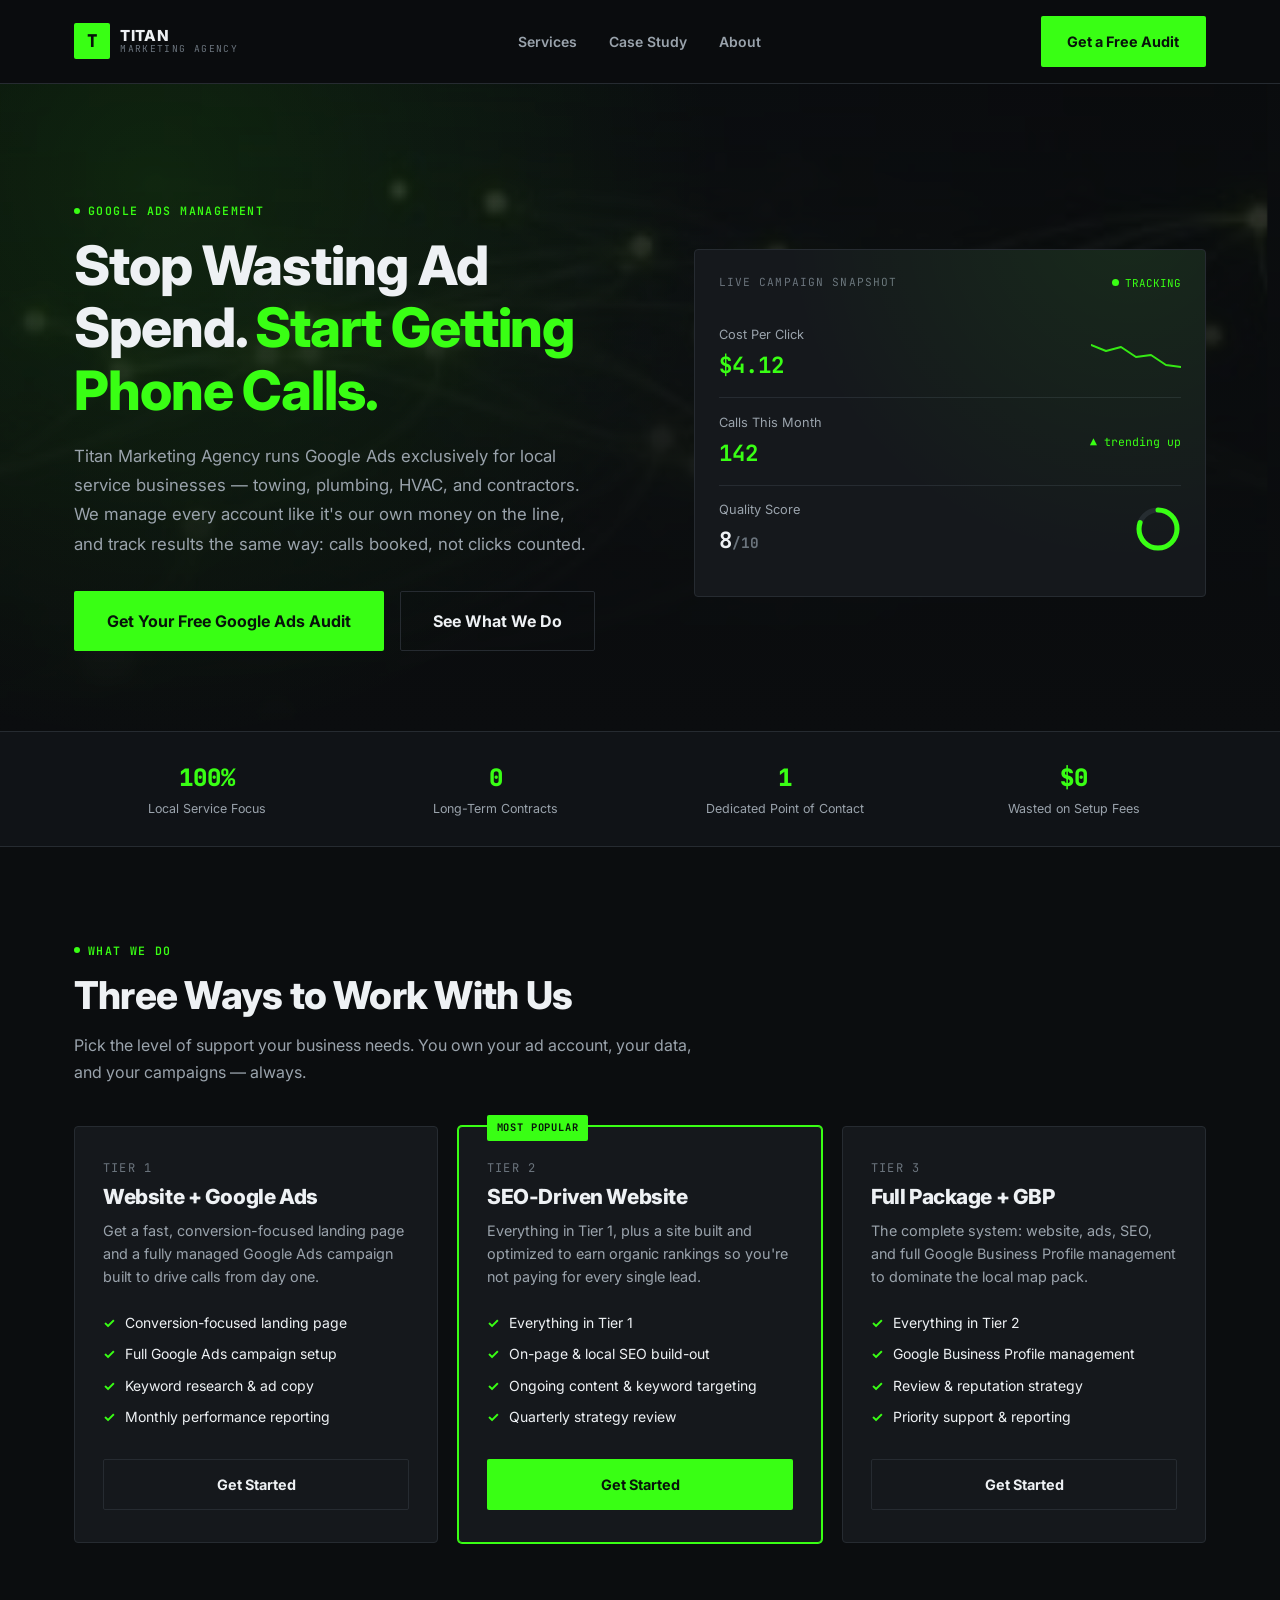
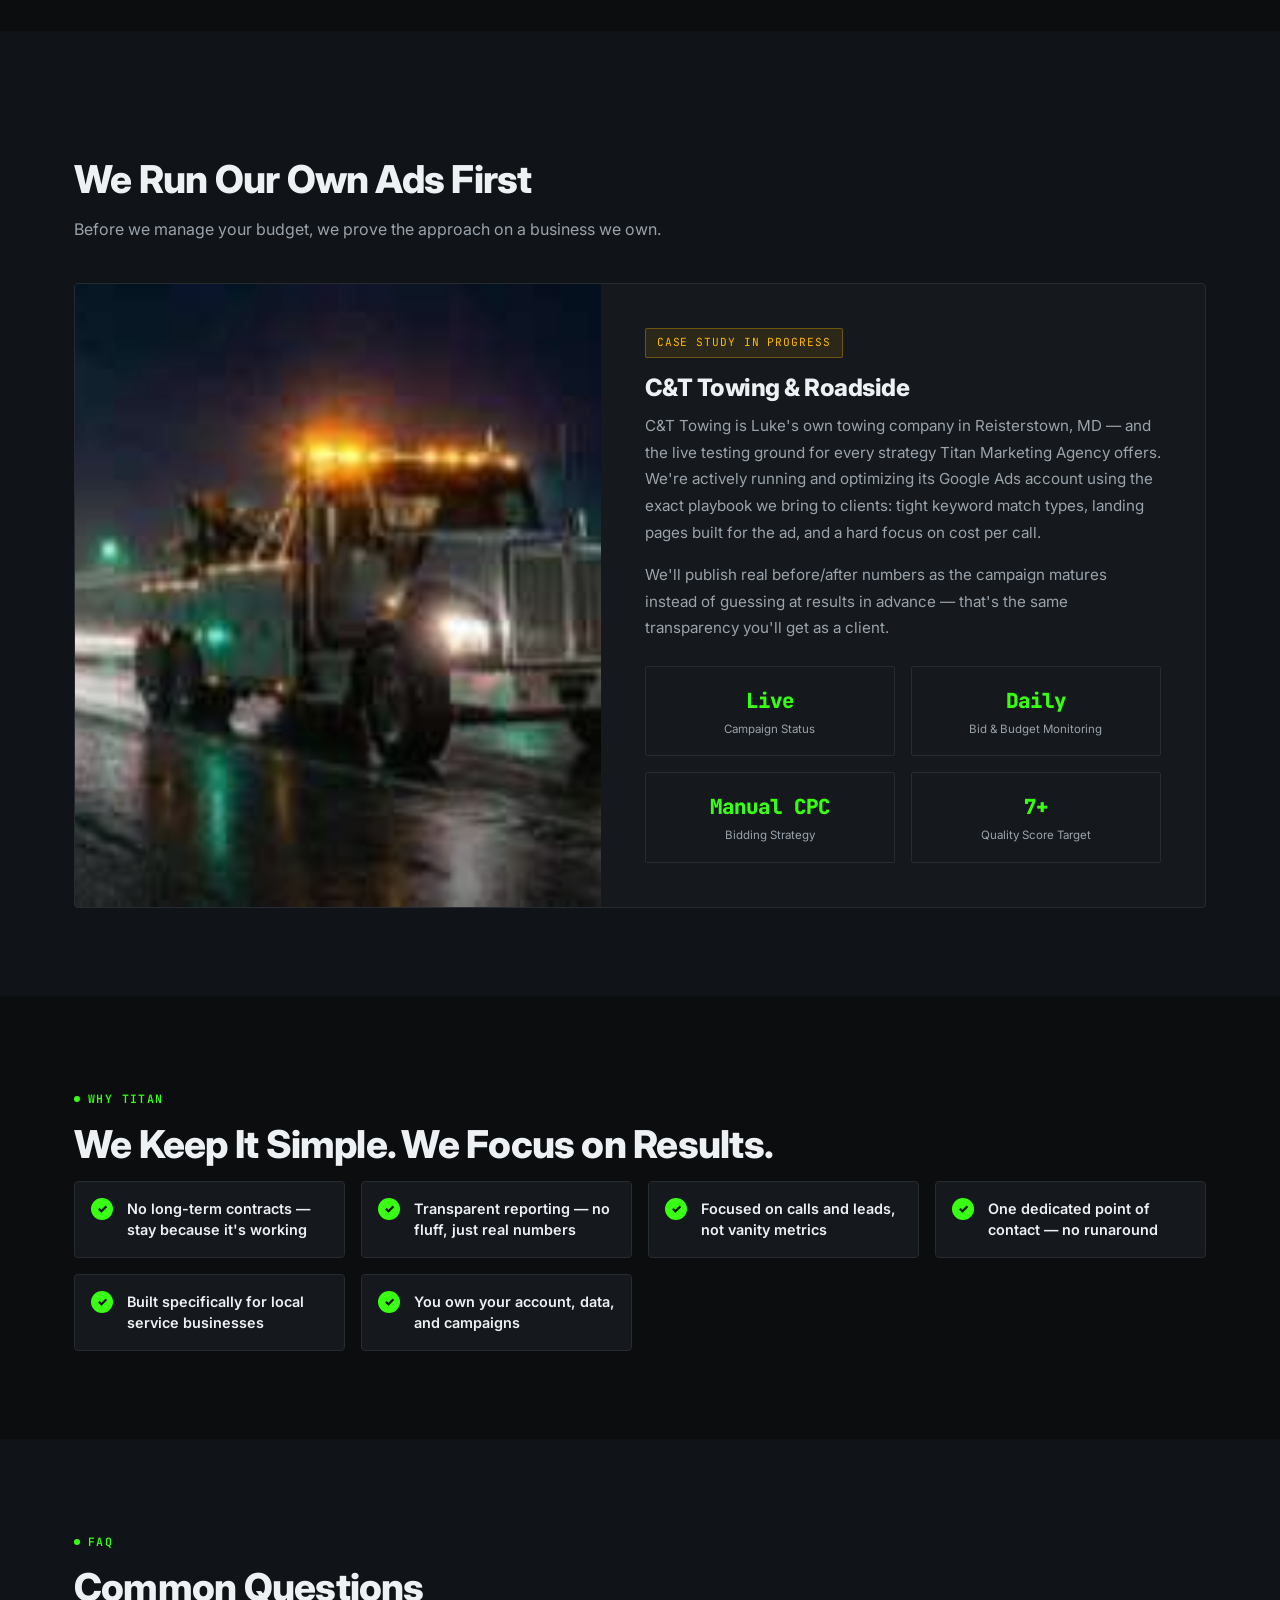
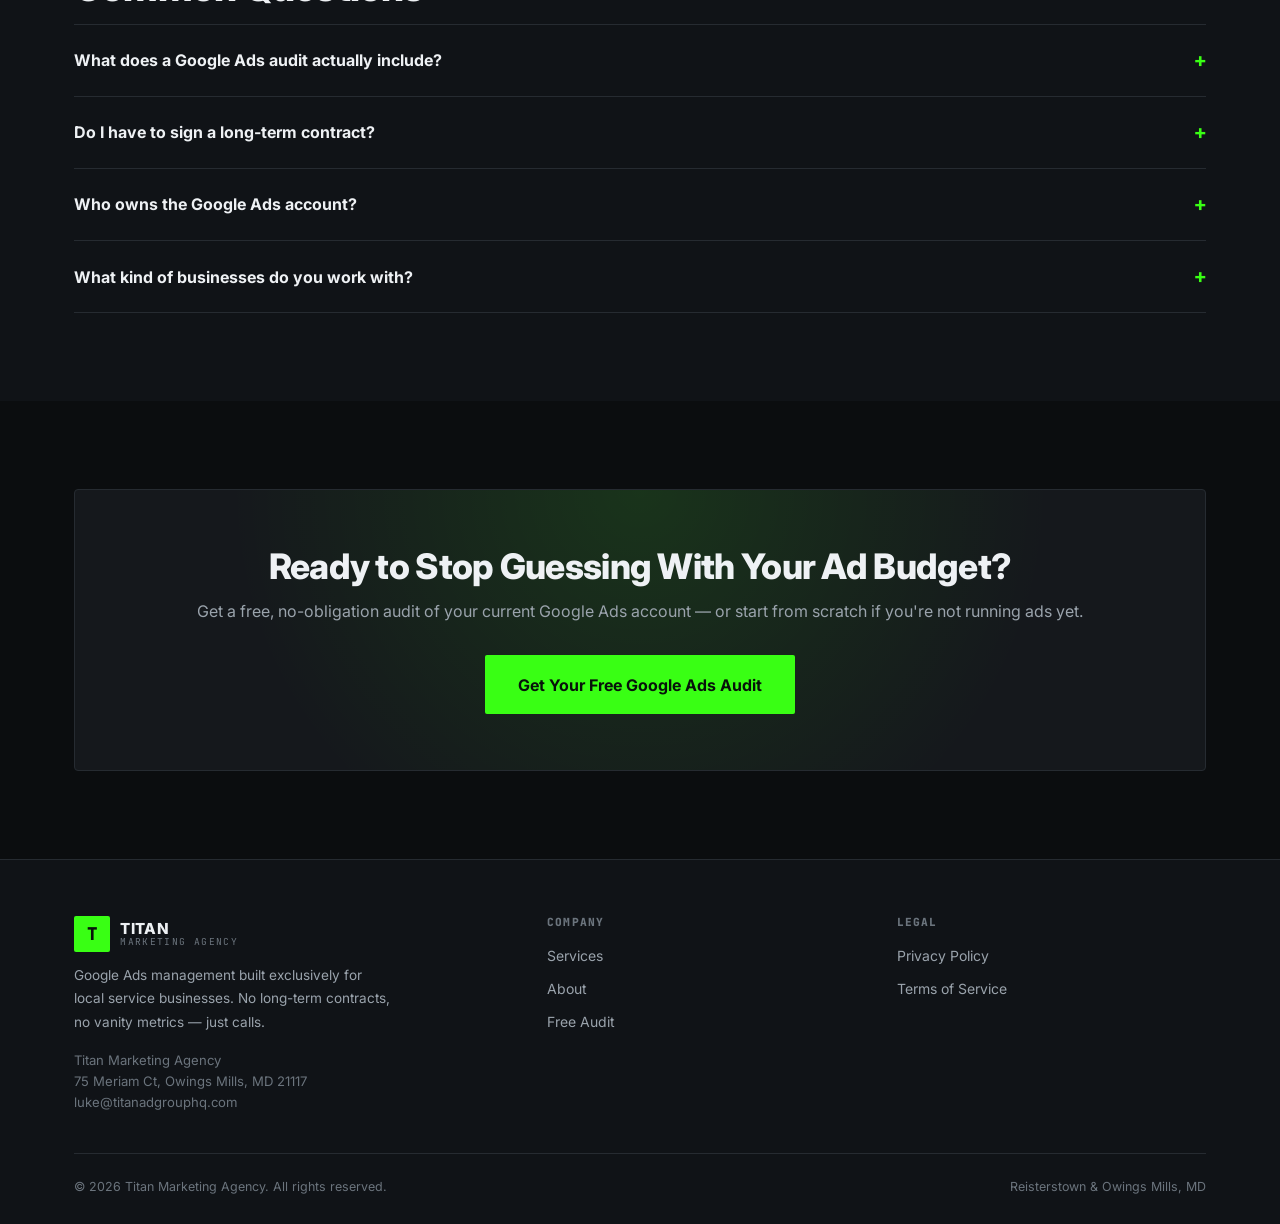
==== commit 99a5129c: "Fix corrupted embedded images (use smaller, verified assets)" ====
--- a/index.html
+++ b/index.html
@@ -55,7 +55,7 @@
 </header>
 
 <section class="hero">
-  <img class="hero-bg-image" src="[data-uri]" alt="" aria-hidden="true">
+  <img class="hero-bg-image" src="[data-uri]" alt="" aria-hidden="true">
   <div class="hero-bg-overlay" aria-hidden="true"></div>
   <div class="container hero-grid">
     <div class="reveal">
@@ -167,7 +167,7 @@
     <p class="section-sub reveal">Before we manage your budget, we prove the approach on a business we own.</p>
     <div class="case-card reveal">
       <div class="case-card-media">
-        <img src="[data-uri]" alt="C&amp;T Towing tow truck on the road at night" loading="lazy">
+        <img src="[data-uri]" alt="C&amp;T Towing tow truck on the road at night" loading="lazy">
       </div>
       <div class="case-card-body">
         <div class="case-status">Case Study In Progress</div>
